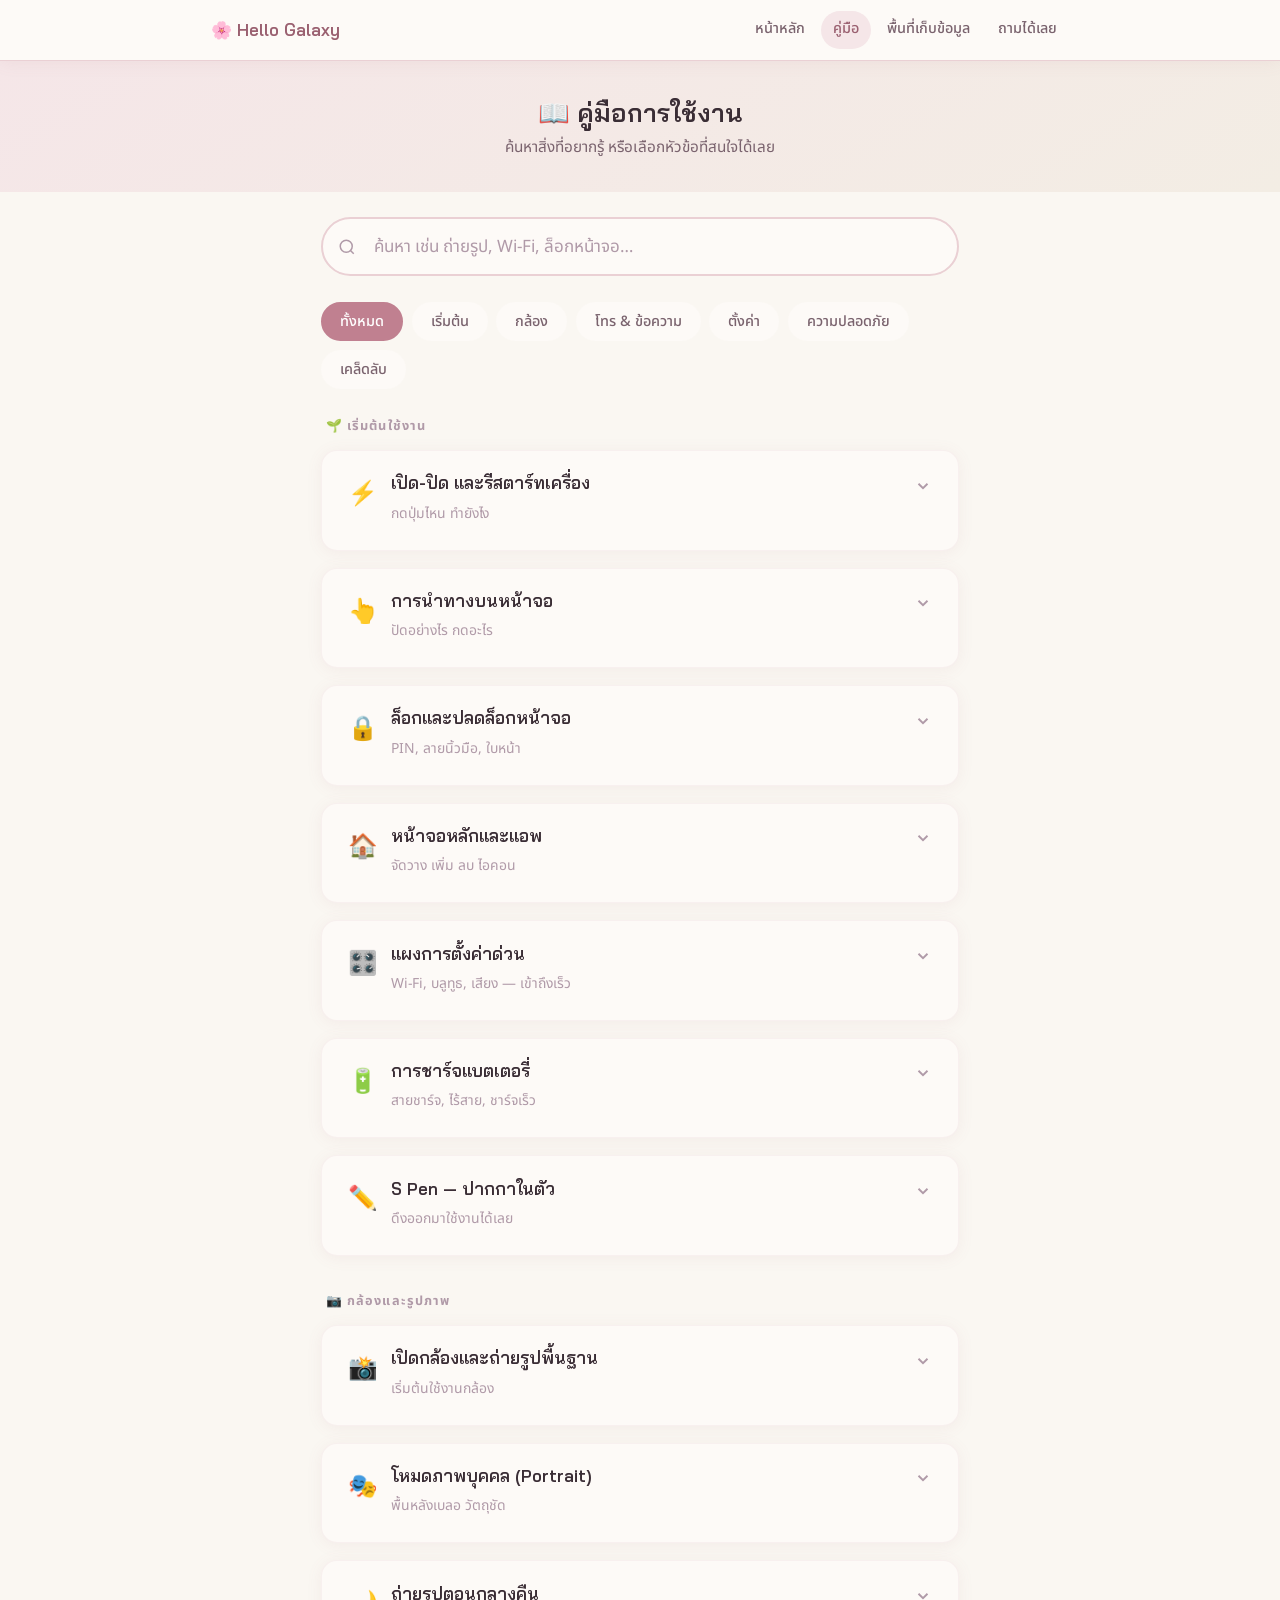
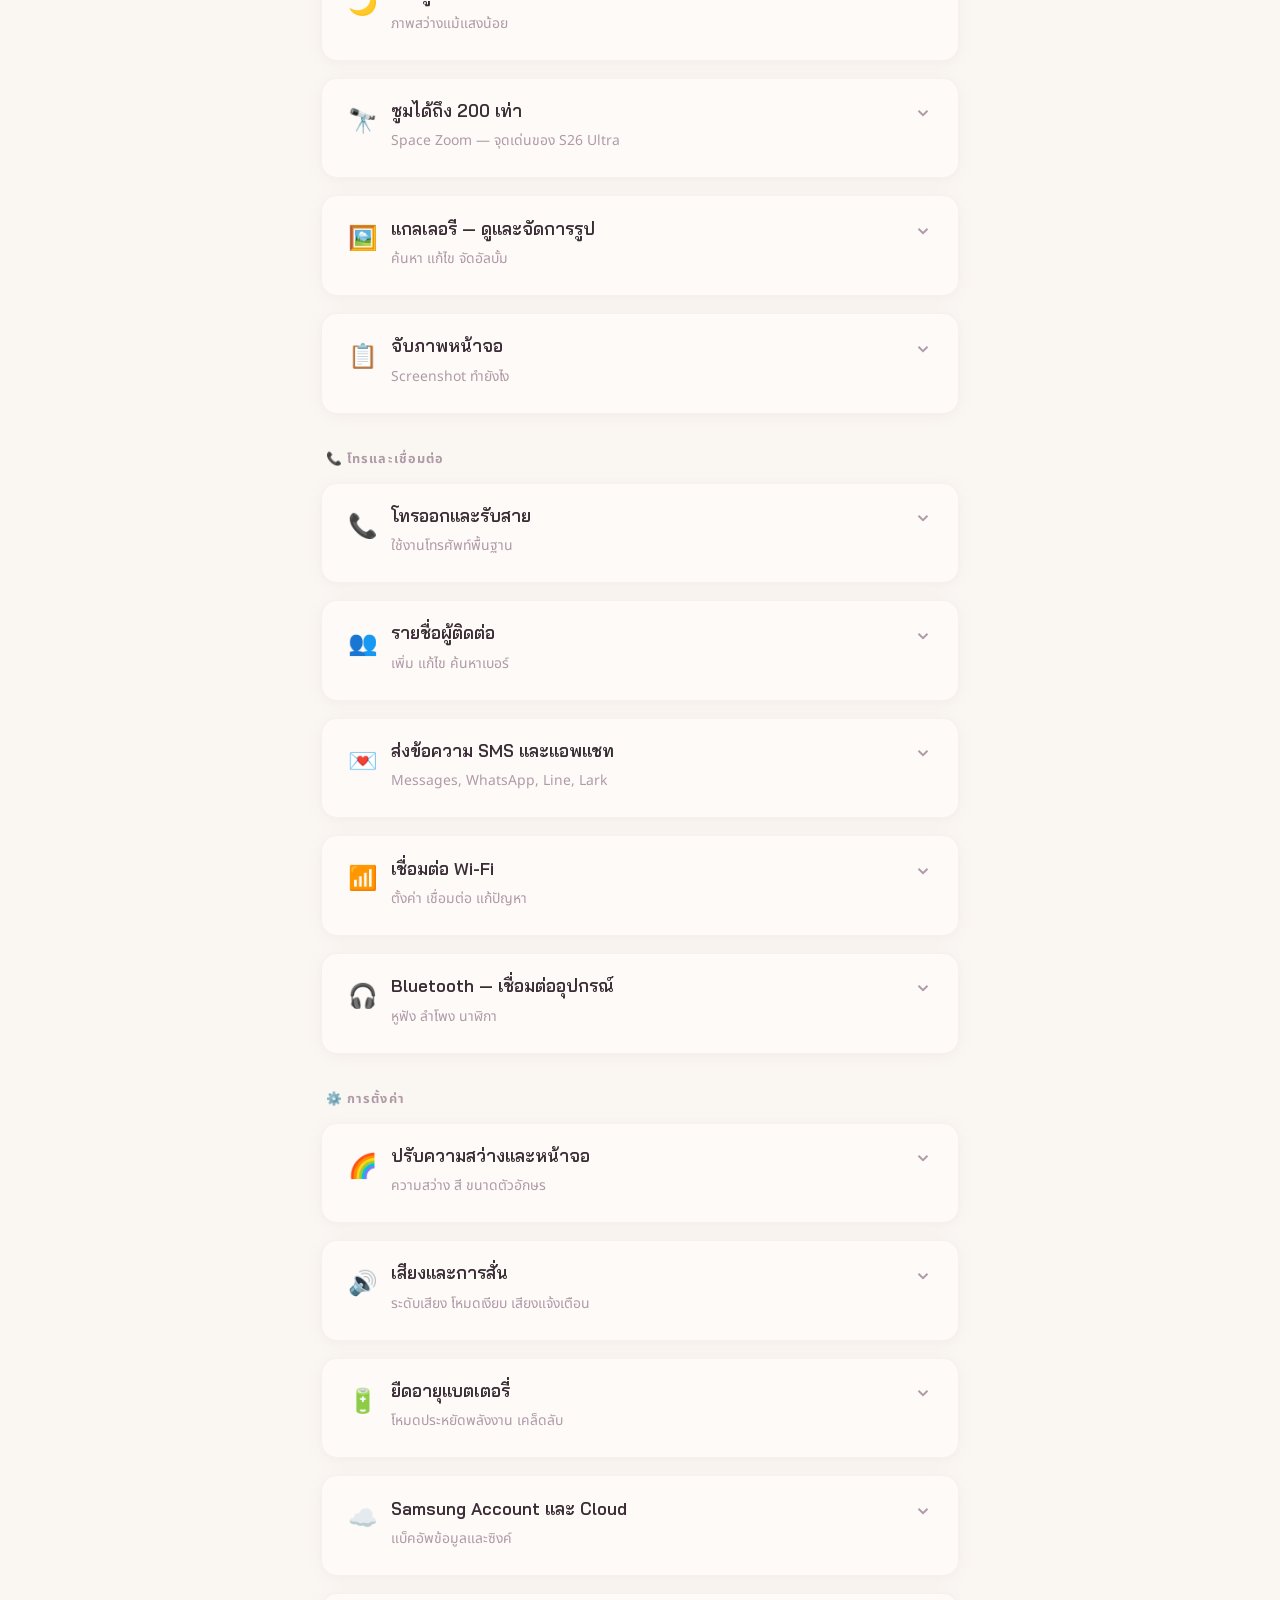
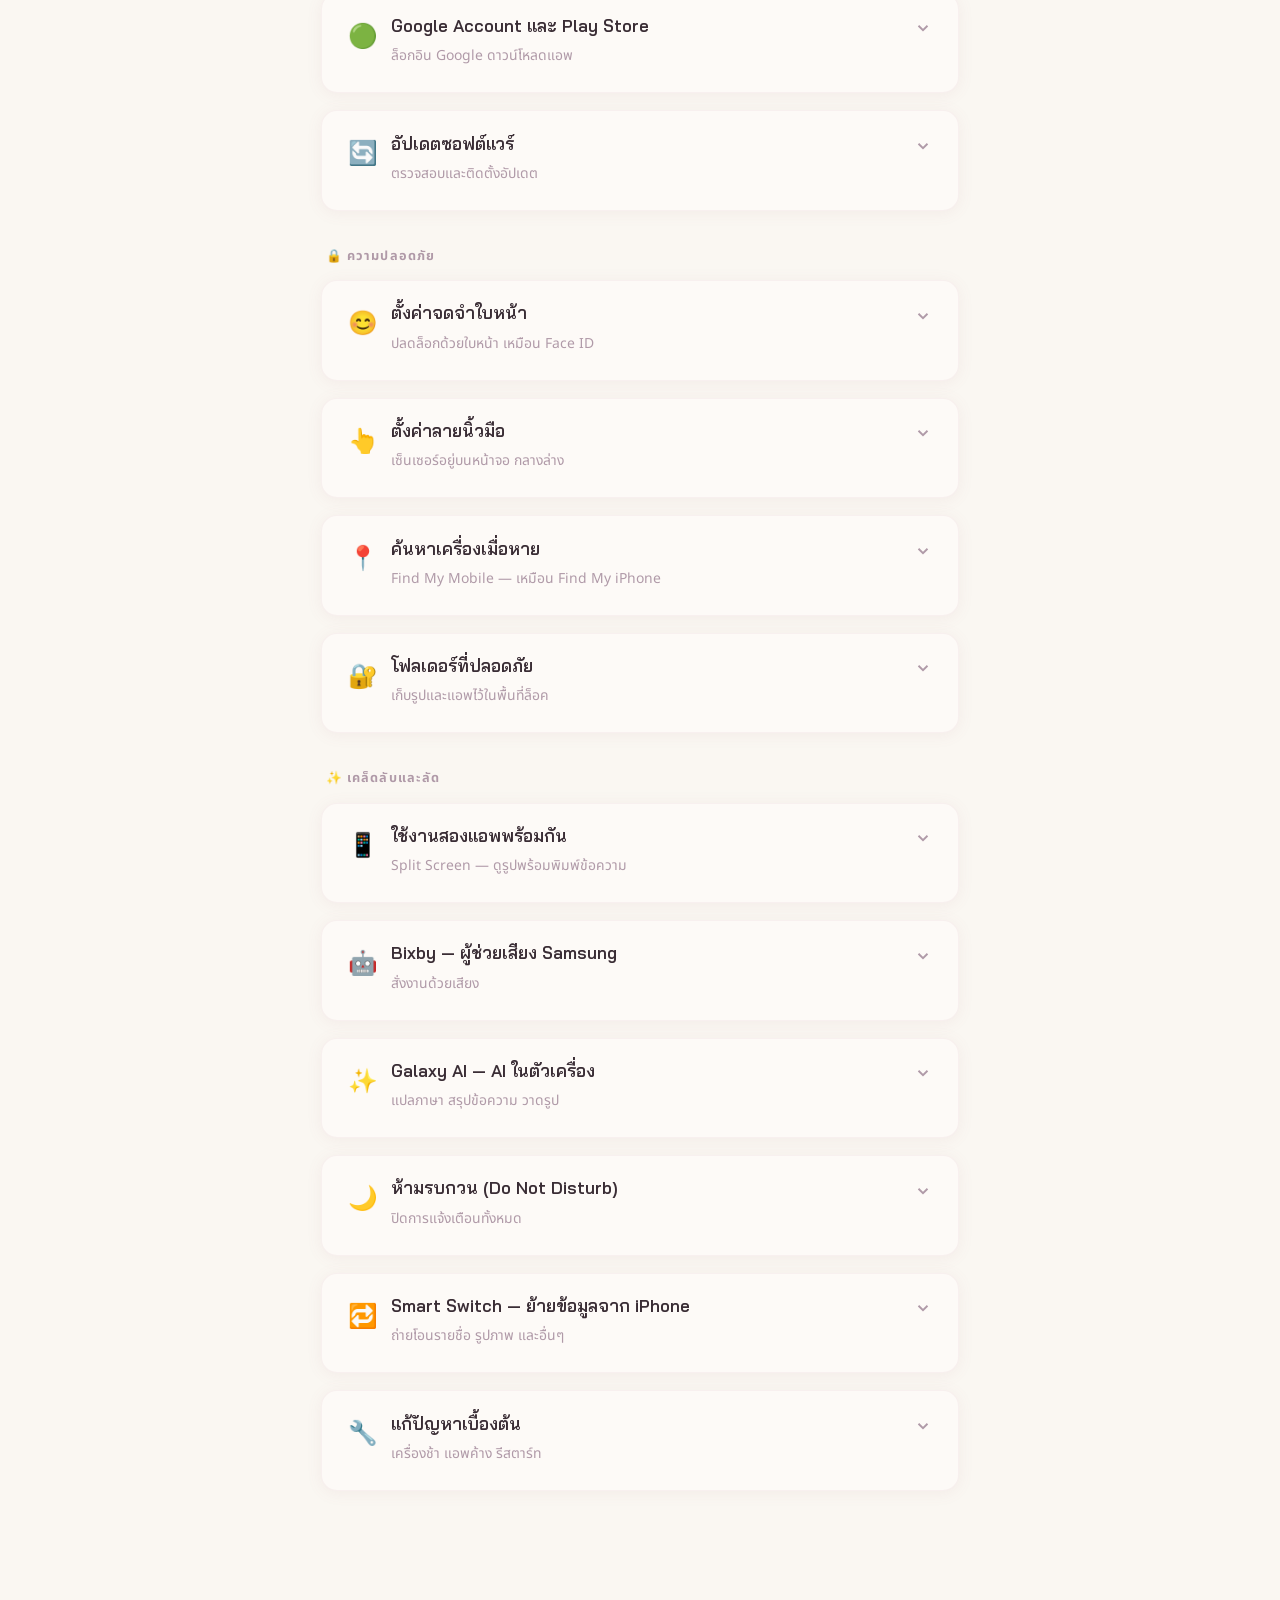
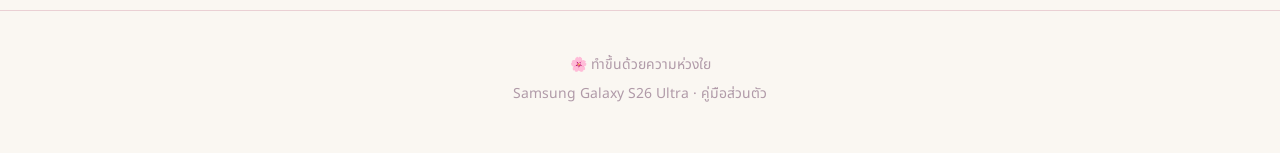
==== manual.html @ c6fd24ba "Upload files from local" ====
<!DOCTYPE html>
<html lang="th">
<head>
  <meta charset="UTF-8" />
  <meta name="viewport" content="width=device-width, initial-scale=1.0" />
  <title>คู่มือการใช้งาน · Hello Galaxy</title>
  <link rel="stylesheet" href="style.css" />
  <style>
    .manual-hero {
      background: linear-gradient(150deg, var(--blush) 0%, var(--cream-deep) 100%);
      padding: 2rem 1.25rem 1.75rem;
      text-align: center;
    }
    .manual-hero h1 { font-size: 1.5rem; margin-bottom: 0.35rem; }
    .manual-hero p  { font-size: 0.9rem; color: var(--text-mid); margin: 0; }
    .manual-body { padding: 1.5rem 0 3rem; }
    .category-group { margin-bottom: 2rem; }
    .category-label {
      font-size: 0.75rem;
      font-weight: 700;
      color: var(--text-light);
      letter-spacing: 0.09em;
      text-transform: uppercase;
      margin-bottom: 0.75rem;
      padding-left: 0.25rem;
    }
    .no-results {
      text-align: center;
      padding: 3rem 1rem;
      color: var(--text-light);
    }
    .no-results .icon { font-size: 2.5rem; display:block; margin-bottom:0.5rem; }
  </style>
</head>
<body>

  <!-- Navigation -->
  <nav class="nav">
    <div class="nav-inner">
      <span class="nav-logo">🌸 Hello Galaxy</span>
      <ul class="nav-links">
        <li><a href="index.html">หน้าหลัก</a></li>
        <li><a href="manual.html" class="active">คู่มือ</a></li>
        <li><a href="storage.html">พื้นที่เก็บข้อมูล</a></li>
        <li><a href="chat.html">ถามได้เลย</a></li>
      </ul>
    </div>
  </nav>

  <!-- Hero -->
  <div class="manual-hero">
    <h1>📖 คู่มือการใช้งาน</h1>
    <p>ค้นหาสิ่งที่อยากรู้ หรือเลือกหัวข้อที่สนใจได้เลย</p>
  </div>

  <div class="container">
    <div class="manual-body">

      <!-- Search -->
      <div class="search-wrap">
        <svg class="search-icon" viewBox="0 0 24 24" fill="none" stroke="currentColor" stroke-width="2">
          <circle cx="11" cy="11" r="8"/><path d="m21 21-4.35-4.35"/>
        </svg>
        <input type="text" id="searchInput" placeholder="ค้นหา เช่น ถ่ายรูป, Wi-Fi, ล็อกหน้าจอ…" />
      </div>

      <!-- Filter tabs -->
      <div class="filter-tabs" id="filterTabs">
        <button class="filter-tab active" data-cat="all">ทั้งหมด</button>
        <button class="filter-tab" data-cat="basics">เริ่มต้น</button>
        <button class="filter-tab" data-cat="camera">กล้อง</button>
        <button class="filter-tab" data-cat="calls">โทร &amp; ข้อความ</button>
        <button class="filter-tab" data-cat="settings">ตั้งค่า</button>
        <button class="filter-tab" data-cat="security">ความปลอดภัย</button>
        <button class="filter-tab" data-cat="tips">เคล็ดลับ</button>
      </div>

      <!-- Cards container -->
      <div id="cardsContainer"></div>
      <div id="noResults" class="no-results hidden">
        <span class="icon">🔍</span>
        <p>ไม่พบสิ่งที่ค้นหา ลองถามผู้ช่วย AI แทนได้เลย</p>
        <a href="chat.html" class="btn btn-soft" style="margin-top:0.75rem; display:inline-flex;">ถามผู้ช่วย AI →</a>
      </div>

    </div>
  </div>

  <footer class="footer">
    <span>🌸 ทำขึ้นด้วยความห่วงใย</span>
    <span>Samsung Galaxy S26 Ultra · คู่มือส่วนตัว</span>
  </footer>

<script>
// ======================================================
// Manual content data
// ======================================================
const cards = [

  // ==================== BASICS ====================
  {
    cat: 'basics', id: 'power',
    icon: '⚡', title: 'เปิด-ปิด และรีสตาร์ทเครื่อง',
    subtitle: 'กดปุ่มไหน ทำยังไง',
    iphone: 'บน iPhone กดปุ่มด้านข้าง — บน S26 Ultra ก็เหมือนกันเลย',
    body: `<p><strong>เปิดเครื่อง:</strong> กดปุ่มด้านข้าง (ขวาบน) ค้างไว้ประมาณ 2 วินาที</p>
<p><strong>ปิดเครื่อง:</strong> กดปุ่มด้านข้าง + ปุ่มลดเสียงพร้อมกัน → แตะ "ปิดเครื่อง"</p>
<p><strong>รีสตาร์ท:</strong> กดปุ่มด้านข้าง + ปุ่มลดเสียงพร้อมกัน → แตะ "ปิดและเปิดเครื่องใหม่"</p>
<p><strong>เครื่องค้าง ไม่ตอบสนอง:</strong> กดปุ่มด้านข้าง + ปุ่มลดเสียงค้างไว้ 7 วินาที เครื่องจะรีสตาร์ทเอง</p>`,
    keywords: 'เปิด ปิด รีสตาร์ท ค้าง'
  },

  {
    cat: 'basics', id: 'navigation',
    icon: '👆', title: 'การนำทางบนหน้าจอ',
    subtitle: 'ปัดอย่างไร กดอะไร',
    iphone: 'บน iPhone ใช้ปุ่ม Home และ Back บน S26 ใช้การปัดแทนได้ทั้งหมด',
    body: `<ul class="steps-list">
  <li>ปัดขึ้นจากด้านล่าง = กลับหน้าหลัก (แทนปุ่ม Home)</li>
  <li>ปัดขึ้นค้างไว้นิดนึง = เห็นแอพทั้งหมดที่เปิดอยู่</li>
  <li>ปัดจากขอบซ้ายหรือขวาเข้ามา = ย้อนกลับ</li>
  <li>ปัดลงจากบนขวา = แผงการตั้งค่าด่วน (Wi-Fi, เสียง ฯลฯ)</li>
  <li>ปัดลงจากบนซ้าย = การแจ้งเตือนทั้งหมด</li>
</ul>`,
    keywords: 'นำทาง ปัด หน้าหลัก ย้อนกลับ gesture'
  },

  {
    cat: 'basics', id: 'lock',
    icon: '🔒', title: 'ล็อกและปลดล็อกหน้าจอ',
    subtitle: 'PIN, ลายนิ้วมือ, ใบหน้า',
    iphone: 'บน iPhone ใช้ Face ID หรือ Touch ID — S26 Ultra มีทั้งสองอย่างเลย',
    body: `<p><strong>ล็อกหน้าจอ:</strong> กดปุ่มด้านข้างหนึ่งครั้ง</p>
<p><strong>ปลดล็อก:</strong> กดปุ่มด้านข้างแล้วปัด หรือวางนิ้วบนเซ็นเซอร์ที่กลางหน้าจอด้านล่าง</p>
<p><strong>ตั้งค่าลายนิ้วมือ:</strong> ตั้งค่า → ความปลอดภัยและความเป็นส่วนตัว → การล็อกหน้าจอและชีวมาตร → ลายนิ้วมือ</p>
<p><strong>ตั้งค่าจดจำใบหน้า:</strong> ตั้งค่า → ความปลอดภัยและความเป็นส่วนตัว → การล็อกหน้าจอและชีวมาตร → การจดจำใบหน้า</p>`,
    keywords: 'ล็อก ปลดล็อก ลายนิ้วมือ ใบหน้า PIN รหัส'
  },

  {
    cat: 'basics', id: 'homescreen',
    icon: '🏠', title: 'หน้าจอหลักและแอพ',
    subtitle: 'จัดวาง เพิ่ม ลบ ไอคอน',
    iphone: 'บน iPhone จัดแอพได้บนหน้าจอหลัก — บน S26 ทำแบบเดิมได้เลย ลากกดค้างแล้วลาก',
    body: `<p><strong>เพิ่มทางลัดแอพ:</strong> กดค้างที่แอพในหน้าจอแอพ → "เพิ่มในหน้าจอหลัก"</p>
<p><strong>ลบแอพ:</strong> กดค้างที่ไอคอน → "ถอนการติดตั้ง" หรือ "นำออกจากหน้าจอ"</p>
<p><strong>สร้างโฟลเดอร์:</strong> ลากไอคอนหนึ่งไปทับอีกอัน จะสร้างโฟลเดอร์อัตโนมัติ</p>
<p><strong>เปลี่ยนวอลเปเปอร์:</strong> กดค้างที่หน้าจอว่าง → "วอลเปเปอร์และสไตล์"</p>
<p><strong>ค้นหาแอพ:</strong> ปัดลงจากกลางหน้าจอ แล้วพิมพ์ชื่อแอพ</p>`,
    keywords: 'หน้าจอหลัก แอพ ไอคอน วอลเปเปอร์ โฟลเดอร์ ค้นหา'
  },

  {
    cat: 'basics', id: 'quicksettings',
    icon: '🎛️', title: 'แผงการตั้งค่าด่วน',
    subtitle: 'Wi-Fi, บลูทูธ, เสียง — เข้าถึงเร็ว',
    iphone: 'บน iPhone คือ Control Center — ปัดลงจากขวาบน เหมือนกันเลย',
    body: `<p>ปัดลงจาก<strong>มุมขวาบน</strong>ของหน้าจอ จะเห็นปุ่มควบคุมทั้งหมด</p>
<ul class="steps-list">
  <li>แตะปุ่ม = เปิด/ปิดทันที</li>
  <li>กดค้างที่ปุ่ม = เข้าไปตั้งค่าละเอียด</li>
  <li>แตะไอคอนดินสอ (✏️) = ปรับแต่งว่าจะแสดงปุ่มอะไรบ้าง</li>
</ul>`,
    keywords: 'การตั้งค่าด่วน control center wifi bluetooth เสียง'
  },

  {
    cat: 'basics', id: 'charging',
    icon: '🔋', title: 'การชาร์จแบตเตอรี่',
    subtitle: 'สายชาร์จ, ไร้สาย, ชาร์จเร็ว',
    iphone: 'iPhone ใช้ Lightning หรือ USB-C แต่ S26 Ultra ใช้ USB-C เหมือนกัน',
    body: `<p><strong>ชาร์จแบบสาย:</strong> เสียบสาย USB-C ที่ช่องด้านล่างเครื่อง</p>
<p><strong>ชาร์จไร้สาย:</strong> วางหลังเครื่องบนแท่นชาร์จไร้สาย หันหน้าหลังลง</p>
<p><strong>ชาร์จเร็ว:</strong> ใช้หัวชาร์จของซัมซุง (25W หรือ 45W) จะชาร์จได้เร็วกว่ามาก</p>
<p><strong>ดูสถานะการชาร์จ:</strong> ตั้งค่า → แบตเตอรี่</p>
<p style="font-size:0.85rem; color:var(--text-light);">💡 ชาร์จได้เร็วขึ้นถ้าปิดหน้าจอขณะชาร์จ</p>`,
    keywords: 'ชาร์จ แบตเตอรี่ ไร้สาย สาย USB-C'
  },

  {
    cat: 'basics', id: 'spen',
    icon: '✏️', title: 'S Pen — ปากกาในตัว',
    subtitle: 'ดึงออกมาใช้งานได้เลย',
    iphone: 'บน iPhone ไม่มี — S26 Ultra มีปากกาในตัวเครื่อง ดึงออกจากด้านล่างขวา',
    body: `<p>ดึง S Pen ออกจากช่องด้านล่างขวาของเครื่อง</p>
<p><strong>ใช้ทำอะไรได้บ้าง:</strong></p>
<ul class="steps-list">
  <li>เขียนบันทึก วาดรูป ลงลายเซ็น</li>
  <li>จดบันทึกที่หน้าจอล็อก (โดยไม่ต้องปลดล็อก)</li>
  <li>แปลข้อความโดยชี้ปากกาค้าง</li>
  <li>กดปุ่มที่ปากกาค้างไว้แล้วลากเพื่อจับภาพหน้าจอ</li>
</ul>
<p style="font-size:0.85rem; color:var(--text-light);">💡 ใส่กลับเข้าช่องเพื่อชาร์จปากกาอัตโนมัติ</p>`,
    keywords: 's pen ปากกา เขียน บันทึก'
  },

  // ==================== CAMERA ====================
  {
    cat: 'camera', id: 'camera-basics',
    icon: '📸', title: 'เปิดกล้องและถ่ายรูปพื้นฐาน',
    subtitle: 'เริ่มต้นใช้งานกล้อง',
    iphone: 'เปิดกล้องเหมือน iPhone เลย — แตะไอคอนกล้อง หรือปัดซ้ายจากหน้าจอล็อก',
    body: `<p><strong>เปิดกล้อง:</strong> แตะไอคอนกล้อง หรือปัดซ้ายจากหน้าจอล็อก</p>
<p><strong>ถ่ายรูป:</strong> กดปุ่มกลมขาวๆ ด้านล่างหน้าจอ</p>
<p><strong>สลับกล้องหน้า-หลัง:</strong> แตะไอคอนสองวงกลมหมุน หรือปัดขึ้น-ลงบนหน้าจอ</p>
<p><strong>ซูม:</strong> บีบนิ้วเข้า-ออก หรือแตะตัวเลข 1x, 3x, 10x ที่มุมหน้าจอ</p>
<p><strong>ถ่ายวิดีโอ:</strong> แตะ "วิดีโอ" ในรายการโหมด แล้วกดปุ่มสีแดง</p>`,
    keywords: 'กล้อง ถ่ายรูป ซูม วิดีโอ เปิดกล้อง'
  },

  {
    cat: 'camera', id: 'camera-portrait',
    icon: '🎭', title: 'โหมดภาพบุคคล (Portrait)',
    subtitle: 'พื้นหลังเบลอ วัตถุชัด',
    iphone: 'เหมือน Portrait Mode บน iPhone — หาได้ที่รายการโหมดชื่อ "ภาพบุคคล"',
    body: `<ul class="steps-list">
  <li>เปิดกล้อง → แตะ "ภาพบุคคล" ในรายการโหมดด้านล่าง</li>
  <li>ชี้กล้องไปที่วัตถุ รอให้ขึ้นคำว่า "พร้อม"</li>
  <li>ปรับความเบลอพื้นหลังได้โดยลากแถบที่ด้านข้าง</li>
  <li>กดถ่ายได้เลย</li>
</ul>
<p style="font-size:0.85rem; color:var(--text-light);">💡 ใช้ในที่มีแสงเพียงพอ ผลลัพธ์จะดีกว่ามาก</p>`,
    keywords: 'portrait ภาพบุคคล เบลอ bokeh พื้นหลัง'
  },

  {
    cat: 'camera', id: 'camera-nightmode',
    icon: '🌙', title: 'ถ่ายรูปตอนกลางคืน',
    subtitle: 'ภาพสว่างแม้แสงน้อย',
    iphone: 'เหมือน Night Mode บน iPhone — S26 Ultra ทำได้โดยอัตโนมัติ',
    body: `<p>กล้องจะปรับโหมดกลางคืนอัตโนมัติเมื่อแสงน้อย — ไม่ต้องเลือกเอง</p>
<p><strong>เทคนิคถ่ายกลางคืนให้ชัด:</strong></p>
<ul class="steps-list">
  <li>จับเครื่องให้นิ่งที่สุด หรือวางบนพื้นราบ</li>
  <li>รอจนไอคอน "กลางคืน" หายไปก่อนจึงขยับ</li>
  <li>หลีกเลี่ยงแสงที่สว่างมากในเฟรม เช่น ไฟถนนตรงๆ</li>
</ul>
<p style="font-size:0.85rem; color:var(--text-light);">💡 ใช้ขาตั้งเล็กๆ ได้ผลดีมากตอนกลางคืน</p>`,
    keywords: 'กลางคืน night แสงน้อย ชัด ภาพ'
  },

  {
    cat: 'camera', id: 'camera-zoom',
    icon: '🔭', title: 'ซูมได้ถึง 200 เท่า',
    subtitle: 'Space Zoom — จุดเด่นของ S26 Ultra',
    iphone: 'iPhone ซูมออปติคัลได้ 3-5x บน S26 Ultra ซูมได้ถึง 200x',
    body: `<p>S26 Ultra มีเลนส์ 4 ตัว รองรับซูมออปติคัลหลายระดับ:</p>
<ul class="steps-list">
  <li>1x = มุมกว้างปกติ</li>
  <li>3x = ซูมใกล้ขึ้น ยังชัดมาก</li>
  <li>10x = ออปติคัลซูม คมชัดระดับมืออาชีพ</li>
  <li>30x–200x = ดิจิทัลซูม เห็นได้ไกลมาก แต่อาจเม็ดนิดนึง</li>
</ul>
<p style="font-size:0.85rem; color:var(--text-light);">💡 ซูม 10x–30x มักให้ผลดีที่สุดสำหรับการใช้งานทั่วไป</p>`,
    keywords: 'ซูม zoom 200x space zoom เลนส์ telescope'
  },

  {
    cat: 'camera', id: 'camera-gallery',
    icon: '🖼️', title: 'แกลเลอรี — ดูและจัดการรูป',
    subtitle: 'ค้นหา แก้ไข จัดอัลบั้ม',
    iphone: 'เหมือน Photos app บน iPhone — เปิดแอพ "แกลเลอรี"',
    body: `<p><strong>เปิดแกลเลอรี:</strong> แตะไอคอน "แกลเลอรี" บนหน้าจอหลัก</p>
<p><strong>แก้ไขรูป:</strong> เปิดรูป → แตะไอคอนดินสอ (✏️)</p>
<p><strong>รีมาสเตอร์รูปเก่า:</strong> เปิดรูป → ปัดขึ้น → แตะ "รีมาสเตอร์" (AI ปรับภาพให้คมขึ้น)</p>
<p><strong>ลบรูป:</strong> กดค้างเพื่อเลือกหลายรูป → แตะถังขยะ</p>
<p><strong>แชร์รูป:</strong> เปิดรูป → แตะไอคอนแชร์ → เลือกแอพ</p>`,
    keywords: 'แกลเลอรี รูปภาพ อัลบั้ม แก้ไข ลบ แชร์'
  },

  {
    cat: 'camera', id: 'camera-screenshot',
    icon: '📋', title: 'จับภาพหน้าจอ',
    subtitle: 'Screenshot ทำยังไง',
    iphone: 'บน iPhone กดปุ่มด้านข้าง + ปุ่มขึ้นเสียง — S26 ใช้ปุ่มด้านข้าง + ลดเสียงแทน',
    body: `<p><strong>วิธีที่ 1:</strong> กดปุ่มด้านข้าง + ปุ่มลดเสียงพร้อมกัน</p>
<p><strong>วิธีที่ 2:</strong> ปัดฝ่ามือข้ามหน้าจอจากขวาไปซ้าย (หรือซ้ายไปขวา)</p>
<p><strong>วิธีที่ 3:</strong> ใช้ S Pen — กดปุ่มที่ปากกาค้างแล้วลาก</p>
<p>รูปจะบันทึกใน แกลเลอรี → อัลบั้ม → Screenshots</p>`,
    keywords: 'screenshot จับภาพหน้าจอ ภาพหน้าจอ capture'
  },

  // ==================== CALLS & MESSAGES ====================
  {
    cat: 'calls', id: 'phone-calls',
    icon: '📞', title: 'โทรออกและรับสาย',
    subtitle: 'ใช้งานโทรศัพท์พื้นฐาน',
    iphone: 'เหมือน iPhone เลย — แตะแอพ "โทรศัพท์"',
    body: `<p><strong>โทรออก:</strong> เปิดแอพ "โทรศัพท์" → แตะ "แป้นหมายเลข" → กดหมายเลข → กดโทร</p>
<p><strong>โทรจากรายชื่อ:</strong> เปิดแอพ "โทรศัพท์" → แตะ "รายชื่อ" → เลือกคน → กดโทร</p>
<p><strong>รับสาย:</strong> ปัดขวาบนไอคอนโทรศัพท์สีเขียว</p>
<p><strong>ปฏิเสธสาย:</strong> ปัดซ้ายบนไอคอนโทรศัพท์สีแดง</p>
<p><strong>ดูประวัติการโทร:</strong> เปิดแอพ "โทรศัพท์" → แตะ "ล่าสุด"</p>`,
    keywords: 'โทร รับสาย โทรออก ปฏิเสธ ประวัติ'
  },

  {
    cat: 'calls', id: 'contacts',
    icon: '👥', title: 'รายชื่อผู้ติดต่อ',
    subtitle: 'เพิ่ม แก้ไข ค้นหาเบอร์',
    iphone: 'รายชื่อ iCloud ย้ายมาแล้วผ่าน Smart Switch หรือ Google Contacts',
    body: `<p><strong>เปิดรายชื่อ:</strong> แตะแอพ "รายชื่อ" หรือเข้าผ่านแอพโทรศัพท์</p>
<p><strong>เพิ่มรายชื่อใหม่:</strong> กดปุ่ม + มุมขวาบน → กรอกข้อมูล → บันทึก</p>
<p><strong>ค้นหา:</strong> แตะช่องค้นหา → พิมพ์ชื่อหรือเบอร์</p>
<p><strong>นำเข้าจาก iPhone:</strong> ใช้ Smart Switch (ตั้งค่า → บัญชีและแบ็คอัพ → ถ่ายโอนข้อมูล)</p>`,
    keywords: 'รายชื่อ ผู้ติดต่อ contact เพิ่ม ค้นหา นำเข้า'
  },

  {
    cat: 'calls', id: 'messages',
    icon: '💌', title: 'ส่งข้อความ SMS และแอพแชท',
    subtitle: 'Messages, WhatsApp, Line, Lark',
    iphone: 'iMessage ใช้ไม่ได้บน Android แต่ SMS ธรรมดาใช้ได้ และ WhatsApp ก็เหมือนเดิม',
    body: `<p><strong>SMS ปกติ:</strong> เปิดแอพ "Messages" → กด + → พิมพ์ชื่อ → พิมพ์ข้อความ → ส่ง</p>
<p><strong>WhatsApp:</strong> ดาวน์โหลดจาก Play Store → ล็อกอินด้วยเบอร์เดิม → ข้อความและประวัติย้ายมาได้</p>
<p><strong>Line:</strong> ดาวน์โหลดจาก Play Store → ล็อกอินด้วยบัญชีเดิม</p>
<p><strong>Lark/Feishu:</strong> ดาวน์โหลดจาก Play Store → ล็อกอินด้วยบัญชีที่ใช้งาน</p>
<div class="iphone-note">⚠️ iMessage ไม่มีบน Android นะมด ถ้าเพื่อนส่ง iMessage มา จะมาเป็น SMS สีเขียวแทน ใช้ WhatsApp หรือ Line คุยต่อได้เลย</div>`,
    keywords: 'ข้อความ sms whatsapp line lark chat imessage'
  },

  {
    cat: 'calls', id: 'wifi',
    icon: '📶', title: 'เชื่อมต่อ Wi-Fi',
    subtitle: 'ตั้งค่า เชื่อมต่อ แก้ปัญหา',
    iphone: 'เหมือน iPhone เลย — ตั้งค่า → Wi-Fi',
    body: `<ul class="steps-list">
  <li>เปิด "ตั้งค่า" → แตะ "การเชื่อมต่อ" → แตะ "Wi-Fi"</li>
  <li>เปิดสวิตช์ Wi-Fi</li>
  <li>เลือกชื่อ Wi-Fi ที่ต้องการ</li>
  <li>กรอกรหัสผ่าน → แตะ "เชื่อมต่อ"</li>
</ul>
<p><strong>ลืมรหัส Wi-Fi:</strong> กดค้างที่ชื่อ Wi-Fi → "ดูรหัสผ่าน" (ต้องใช้ลายนิ้วมือยืนยัน)</p>`,
    keywords: 'wifi เน็ต อินเทอร์เน็ต เชื่อมต่อ รหัสผ่าน'
  },

  {
    cat: 'calls', id: 'bluetooth',
    icon: '🎧', title: 'Bluetooth — เชื่อมต่ออุปกรณ์',
    subtitle: 'หูฟัง ลำโพง นาฬิกา',
    iphone: 'เหมือน iPhone — ตั้งค่า → Bluetooth หรือเปิดจากแผงด่วน',
    body: `<ul class="steps-list">
  <li>ปัดลงจากขวาบน → แตะไอคอน Bluetooth เพื่อเปิด</li>
  <li>ตั้งค่า → การเชื่อมต่อ → Bluetooth</li>
  <li>เปิดโหมดจับคู่บนอุปกรณ์ที่ต้องการ (เช่น กดค้างปุ่มบนหูฟัง)</li>
  <li>แตะชื่ออุปกรณ์ในรายการ → เชื่อมต่อ</li>
</ul>`,
    keywords: 'bluetooth หูฟัง ลำโพง จับคู่ เชื่อมต่อ'
  },

  // ==================== SETTINGS ====================
  {
    cat: 'settings', id: 'display',
    icon: '🌈', title: 'ปรับความสว่างและหน้าจอ',
    subtitle: 'ความสว่าง สี ขนาดตัวอักษร',
    iphone: 'ตั้งค่าหน้าจออยู่ที่เดียวกัน — ตั้งค่า → จอภาพ',
    body: `<p><strong>ความสว่าง:</strong> ปัดลงจากขวาบน → ลากแถบความสว่าง</p>
<p><strong>ตั้งค่าหน้าจอละเอียด:</strong> ตั้งค่า → จอภาพ</p>
<p><strong>ขนาดตัวอักษร:</strong> ตั้งค่า → จอภาพ → ขนาดและสไตล์ตัวอักษร</p>
<p><strong>Dark Mode:</strong> ตั้งค่า → จอภาพ → ความสว่างสีหน้าจอ → มืด</p>
<p><strong>Always On Display:</strong> ตั้งค่า → หน้าจอล็อกและ AOD → Always On Display</p>`,
    keywords: 'ความสว่าง หน้าจอ ตัวอักษร dark mode สี'
  },

  {
    cat: 'settings', id: 'sound',
    icon: '🔊', title: 'เสียงและการสั่น',
    subtitle: 'ระดับเสียง โหมดเงียบ เสียงแจ้งเตือน',
    iphone: 'สวิตช์ปิดเสียงบน iPhone อยู่ด้านข้าง — บน S26 ต้องใช้ปุ่มลดเสียงหรือแผงด่วน',
    body: `<p><strong>ปรับระดับเสียง:</strong> กดปุ่มขึ้น/ลดเสียงด้านซ้ายของเครื่อง</p>
<p><strong>โหมดเงียบ/สั่น:</strong> กดปุ่มลดเสียงจนสุด หรือปัดแผงด่วนแตะไอคอนเสียง</p>
<p><strong>ตั้งค่าเสียงละเอียด:</strong> ตั้งค่า → เสียงและการสั่น</p>
<p><strong>เสียงเรียกเข้า:</strong> ตั้งค่า → เสียงและการสั่น → เสียงเรียกเข้า</p>`,
    keywords: 'เสียง สั่น เงียบ ระดับเสียง เสียงเรียกเข้า'
  },

  {
    cat: 'settings', id: 'battery',
    icon: '🔋', title: 'ยืดอายุแบตเตอรี่',
    subtitle: 'โหมดประหยัดพลังงาน เคล็ดลับ',
    iphone: 'Low Power Mode บน iPhone = โหมดประหยัดพลังงานบน S26',
    body: `<p><strong>เปิดโหมดประหยัดพลังงาน:</strong> ตั้งค่า → แบตเตอรี่ → โหมดประหยัดพลังงาน</p>
<p><strong>เคล็ดลับประหยัดแบต:</strong></p>
<ul class="steps-list">
  <li>ลดความสว่างหน้าจอ</li>
  <li>ปิด Wi-Fi และ Bluetooth เมื่อไม่ใช้</li>
  <li>ปิดแอพที่ทำงานค้างในพื้นหลัง</li>
  <li>ลดเวลาหน้าจอดับอัตโนมัติ</li>
</ul>`,
    keywords: 'แบตเตอรี่ ประหยัด power saving ชาร์จ'
  },

  {
    cat: 'settings', id: 'samsung-account',
    icon: '☁️', title: 'Samsung Account และ Cloud',
    subtitle: 'แบ็คอัพข้อมูลและซิงค์',
    iphone: 'เหมือน Apple ID บน iPhone — Samsung Account ใช้แบ็คอัพและดาวน์โหลดแอพ',
    body: `<p><strong>ล็อกอิน Samsung Account:</strong> ตั้งค่า → ล็อกอิน Galaxy ของคุณ</p>
<p><strong>ดูข้อมูลที่แบ็คอัพ:</strong> ตั้งค่า → บัญชีและแบ็คอัพ → Samsung Cloud</p>
<p><strong>ประโยชน์ Samsung Account:</strong></p>
<ul class="steps-list">
  <li>แบ็คอัพรายชื่อ ข้อความ รูปภาพไปยัง Cloud</li>
  <li>ดาวน์โหลดแอพจาก Galaxy Store</li>
  <li>ค้นหาเครื่องเมื่อหาย</li>
</ul>`,
    keywords: 'samsung account cloud backup แบ็คอัพ ล็อกอิน'
  },

  {
    cat: 'settings', id: 'google-account',
    icon: '🟢', title: 'Google Account และ Play Store',
    subtitle: 'ล็อกอิน Google ดาวน์โหลดแอพ',
    iphone: 'App Store บน iPhone = Play Store บน Android',
    body: `<p><strong>ล็อกอิน Google:</strong> ตั้งค่า → บัญชีและแบ็คอัพ → จัดการบัญชี → เพิ่มบัญชี → Google</p>
<p><strong>ดาวน์โหลดแอพ:</strong> เปิด "Play Store" → ค้นหาแอพ → แตะ "ติดตั้ง"</p>
<p><strong>แอพ Google ที่ใช้บ่อย:</strong></p>
<ul class="steps-list">
  <li>Google Photos — แบ็คอัพรูปภาพ</li>
  <li>Google Drive — ไฟล์ทุกอย่าง</li>
  <li>Gmail — อีเมล</li>
  <li>Google Maps — แผนที่</li>
</ul>`,
    keywords: 'google play store download แอพ ล็อกอิน'
  },

  {
    cat: 'settings', id: 'update',
    icon: '🔄', title: 'อัปเดตซอฟต์แวร์',
    subtitle: 'ตรวจสอบและติดตั้งอัปเดต',
    iphone: 'เหมือน iPhone — ตั้งค่า → อัปเดตซอฟต์แวร์',
    body: `<ul class="steps-list">
  <li>เปิด "ตั้งค่า"</li>
  <li>เลื่อนลงมาแตะ "อัปเดตซอฟต์แวร์"</li>
  <li>แตะ "ดาวน์โหลดและติดตั้ง"</li>
  <li>รอจนเสร็จ (แนะนำให้ชาร์จไว้ก่อน)</li>
</ul>
<p style="font-size:0.85rem; color:var(--text-light);">💡 อัปเดตช่วยให้เครื่องปลอดภัยและทำงานได้ดีขึ้น</p>`,
    keywords: 'อัปเดต update ซอฟต์แวร์ software'
  },

  // ==================== SECURITY ====================
  {
    cat: 'security', id: 'face-recognition',
    icon: '😊', title: 'ตั้งค่าจดจำใบหน้า',
    subtitle: 'ปลดล็อกด้วยใบหน้า เหมือน Face ID',
    iphone: 'เหมือน Face ID บน iPhone — ทำแบบเดิมได้เลย',
    body: `<ul class="steps-list">
  <li>ตั้งค่า → ความปลอดภัยฯ → การล็อกหน้าจอและชีวมาตร</li>
  <li>แตะ "การจดจำใบหน้า"</li>
  <li>ตั้ง PIN หรือรหัสผ่านสำรองก่อน</li>
  <li>แตะ "ลงทะเบียน" → หันหน้าให้กล้องสแกน</li>
</ul>
<p style="font-size:0.85rem; color:var(--text-light);">💡 ลงทะเบียนในที่มีแสงสว่างเพียงพอ ผลดีกว่ามาก</p>`,
    keywords: 'ใบหน้า face id จดจำ ปลดล็อก'
  },

  {
    cat: 'security', id: 'fingerprint',
    icon: '👆', title: 'ตั้งค่าลายนิ้วมือ',
    subtitle: 'เซ็นเซอร์อยู่บนหน้าจอ กลางล่าง',
    iphone: 'Touch ID บน iPhone — S26 Ultra มีเซ็นเซอร์บนหน้าจอแทน',
    body: `<ul class="steps-list">
  <li>ตั้งค่า → ความปลอดภัยฯ → การล็อกหน้าจอและชีวมาตร</li>
  <li>แตะ "ลายนิ้วมือ"</li>
  <li>วางนิ้วตรงกึ่งกลางล่างหน้าจอซ้ำๆ ตามที่หน้าจอแนะนำ</li>
  <li>ลงทะเบียนได้หลายนิ้ว แนะนำลงทั้งสองมือ</li>
</ul>`,
    keywords: 'ลายนิ้วมือ fingerprint touch id ปลดล็อก'
  },

  {
    cat: 'security', id: 'find-my-phone',
    icon: '📍', title: 'ค้นหาเครื่องเมื่อหาย',
    subtitle: 'Find My Mobile — เหมือน Find My iPhone',
    iphone: 'Find My บน iPhone = Find My Mobile บน Samsung',
    body: `<p>เปิดคุณสมบัตินี้ไว้ก่อนที่เครื่องจะหาย:</p>
<ul class="steps-list">
  <li>ตั้งค่า → ความปลอดภัยฯ → การป้องกันอุปกรณ์สูญหาย</li>
  <li>เปิดสวิตช์ "ค้นหาโทรศัพท์มือถือของฉัน"</li>
</ul>
<p><strong>เมื่อเครื่องหาย:</strong> เข้า <a href="https://smartthingsfind.samsung.com" target="_blank">smartthingsfind.samsung.com</a> จากคอมพิวเตอร์</p>`,
    keywords: 'หาย ค้นหา find my mobile ติดตาม'
  },

  {
    cat: 'security', id: 'secure-folder',
    icon: '🔐', title: 'โฟลเดอร์ที่ปลอดภัย',
    subtitle: 'เก็บรูปและแอพไว้ในพื้นที่ล็อค',
    iphone: 'บน iPhone ไม่มีเทียบเท่า — นี่คือฟีเจอร์เฉพาะ Samsung',
    body: `<p>Secure Folder คือพื้นที่ส่วนตัวที่ล็อกแยกต่างหาก — แอพและรูปในนั้นจะไม่เห็นจากข้างนอก</p>
<ul class="steps-list">
  <li>ตั้งค่า → ความปลอดภัยฯ → การตั้งค่าความปลอดภัยเพิ่มเติม</li>
  <li>แตะ "โฟลเดอร์ที่ปลอดภัย"</li>
  <li>ล็อกอิน Samsung Account และตั้งรหัส</li>
</ul>`,
    keywords: 'secure folder โฟลเดอร์ ปลอดภัย ส่วนตัว ล็อก'
  },

  // ==================== TIPS ====================
  {
    cat: 'tips', id: 'multiwindow',
    icon: '📱', title: 'ใช้งานสองแอพพร้อมกัน',
    subtitle: 'Split Screen — ดูรูปพร้อมพิมพ์ข้อความ',
    iphone: 'บน iPhone (บาง model) มี Split View — S26 Ultra ทำได้ง่ายมาก',
    body: `<ul class="steps-list">
  <li>ปัดขึ้นค้างไว้ → แตะไอคอน "⊡" ที่ด้านบนของแอพ</li>
  <li>เลือก "เปิดในมุมมองแยก"</li>
  <li>เลือกแอพที่สองจากรายการ</li>
  <li>ลากแถบกลางเพื่อปรับขนาด</li>
</ul>`,
    keywords: 'สองแอพ split screen multi window มัลติ'
  },

  {
    cat: 'tips', id: 'bixby',
    icon: '🤖', title: 'Bixby — ผู้ช่วยเสียง Samsung',
    subtitle: 'สั่งงานด้วยเสียง',
    iphone: 'Siri บน iPhone = Bixby บน Samsung (หรือจะใช้ Google Assistant แทนก็ได้)',
    body: `<p><strong>เรียก Bixby:</strong> กดปุ่มด้านข้างค้างไว้ (ถ้าตั้งไว้)</p>
<p><strong>หรือใช้ Google Assistant:</strong> พูดว่า "Hey Google" หรือกด Home ค้างไว้</p>
<p><strong>สิ่งที่สั่งได้:</strong></p>
<ul class="steps-list">
  <li>"ตั้งนาฬิกาปลุก 7 โมงเช้า"</li>
  <li>"โทรหา [ชื่อ]"</li>
  <li>"ส่ง WhatsApp ถึง [ชื่อ] ว่า..."</li>
  <li>"เปิดกล้อง"</li>
</ul>`,
    keywords: 'bixby google assistant เสียง สั่งงาน voice'
  },

  {
    cat: 'tips', id: 'galaxy-ai',
    icon: '✨', title: 'Galaxy AI — AI ในตัวเครื่อง',
    subtitle: 'แปลภาษา สรุปข้อความ วาดรูป',
    iphone: 'iPhone มี Apple Intelligence — S26 Ultra มี Galaxy AI ที่ทำได้เยอะมาก',
    body: `<p>Galaxy AI มีหลายอย่างน่าสนใจ:</p>
<ul class="steps-list">
  <li><strong>แปลสด:</strong> ระหว่างโทร แปลภาษาได้เรียลไทม์</li>
  <li><strong>สรุปข้อความ:</strong> กดค้างข้อความ → เลือก "สรุป"</li>
  <li><strong>ลบวัตถุจากรูป:</strong> แกลเลอรี → แตะรูป → วาดวงรอบวัตถุ → "ลบ"</li>
  <li><strong>Circle to Search:</strong> กดปุ่ม Home ค้าง → วาดวงรอบสิ่งที่อยากค้นหา</li>
</ul>`,
    keywords: 'galaxy ai ปัญญาประดิษฐ์ แปล สรุป AI'
  },

  {
    cat: 'tips', id: 'do-not-disturb',
    icon: '🌙', title: 'ห้ามรบกวน (Do Not Disturb)',
    subtitle: 'ปิดการแจ้งเตือนทั้งหมด',
    iphone: 'Focus Mode บน iPhone = ห้ามรบกวนบน Android',
    body: `<p><strong>เปิดด่วน:</strong> ปัดแผงด่วน → แตะไอคอน "ห้ามรบกวน" (รูปพระจันทร์หรือ -)</p>
<p><strong>ตั้งเวลาอัตโนมัติ:</strong> ตั้งค่า → เสียงและการสั่น → ห้ามรบกวน → เพิ่มตาราง</p>
<p><strong>อนุญาตเฉพาะบางคน:</strong> ตั้งค่า → เสียงและการสั่น → ห้ามรบกวน → ข้อยกเว้น</p>`,
    keywords: 'ห้ามรบกวน do not disturb เงียบ โหมดกลางคืน'
  },

  {
    cat: 'tips', id: 'smart-switch',
    icon: '🔁', title: 'Smart Switch — ย้ายข้อมูลจาก iPhone',
    subtitle: 'ถ่ายโอนรายชื่อ รูปภาพ และอื่นๆ',
    iphone: 'Smart Switch ช่วยย้ายข้อมูลจาก iPhone มา Samsung ได้ง่ายมาก',
    body: `<ul class="steps-list">
  <li>ตั้งค่า → บัญชีและแบ็คอัพ → ถ่ายโอนข้อมูลเพื่อตั้งค่าอุปกรณ์</li>
  <li>เลือก "จาก iPhone/iPad"</li>
  <li>เชื่อมต่อสาย USB หรือใช้ Wi-Fi</li>
  <li>เลือกข้อมูลที่ต้องการย้าย → เริ่ม</li>
</ul>
<p>ย้ายได้: รายชื่อ, รูปภาพ, ข้อความ, ปฏิทิน, บันทึก</p>`,
    keywords: 'smart switch ย้ายข้อมูล iphone transfer migrate'
  },

  {
    cat: 'tips', id: 'troubleshoot',
    icon: '🔧', title: 'แก้ปัญหาเบื้องต้น',
    subtitle: 'เครื่องช้า แอพค้าง รีสตาร์ท',
    iphone: 'ทำแบบเดิมกับ iPhone เลย — รีสตาร์ทก่อนเสมอ',
    body: `<p><strong>เครื่องช้าหรือแอพค้าง:</strong></p>
<ul class="steps-list">
  <li>รีสตาร์ทเครื่อง — แก้ปัญหาได้เยอะมาก</li>
  <li>ปัดขึ้นค้าง → ปัดแอพที่ค้างออก</li>
  <li>ตั้งค่า → การดูแลอุปกรณ์ → ปรับให้เหมาะสม</li>
</ul>
<p><strong>Wi-Fi เชื่อมต่อไม่ได้:</strong></p>
<ul class="steps-list">
  <li>ปิด-เปิด Wi-Fi ใหม่</li>
  <li>ลืมเครือข่าย → เชื่อมต่อใหม่</li>
  <li>รีสตาร์ทเราเตอร์</li>
</ul>`,
    keywords: 'แก้ปัญหา ช้า ค้าง รีสตาร์ท troubleshoot'
  },

];

// ======================================================
// Render & Filter Logic
// ======================================================
const container = document.getElementById('cardsContainer');
const noResults  = document.getElementById('noResults');
const searchInput = document.getElementById('searchInput');
const filterButtons = document.querySelectorAll('.filter-tab');

let currentCat = 'all';
let currentSearch = '';

function renderCards() {
  const q = currentSearch.toLowerCase().trim();
  let filtered = cards.filter(c => {
    const catMatch = currentCat === 'all' || c.cat === currentCat;
    const searchMatch = !q ||
      c.title.toLowerCase().includes(q) ||
      (c.subtitle||'').toLowerCase().includes(q) ||
      (c.keywords||'').toLowerCase().includes(q) ||
      (c.body||'').toLowerCase().includes(q);
    return catMatch && searchMatch;
  });

  container.innerHTML = '';

  if (filtered.length === 0) {
    noResults.classList.remove('hidden');
    return;
  }
  noResults.classList.add('hidden');

  // Group by category if showing all
  if (currentCat === 'all' && !q) {
    const groups = {
      basics:   { label: '🌱 เริ่มต้นใช้งาน', cards: [] },
      camera:   { label: '📷 กล้องและรูปภาพ', cards: [] },
      calls:    { label: '📞 โทรและเชื่อมต่อ', cards: [] },
      settings: { label: '⚙️ การตั้งค่า', cards: [] },
      security: { label: '🔒 ความปลอดภัย', cards: [] },
      tips:     { label: '✨ เคล็ดลับและลัด', cards: [] },
    };
    filtered.forEach(c => { if (groups[c.cat]) groups[c.cat].cards.push(c); });

    Object.values(groups).forEach(g => {
      if (!g.cards.length) return;
      const groupEl = document.createElement('div');
      groupEl.className = 'category-group';
      groupEl.innerHTML = `<div class="category-label">${g.label}</div>`;
      g.cards.forEach(c => groupEl.appendChild(makeCard(c)));
      container.appendChild(groupEl);
    });
  } else {
    filtered.forEach(c => container.appendChild(makeCard(c)));
  }
}

function makeCard(c) {
  const div = document.createElement('div');
  div.className = 'manual-card';
  div.id = c.id;
  div.innerHTML = `
    <div class="manual-card-header" onclick="toggleCard(this)">
      <span class="manual-card-icon">${c.icon}</span>
      <div class="manual-card-title">
        <h3>${c.title}</h3>
        <span class="subtitle">${c.subtitle || ''}</span>
      </div>
      <svg class="manual-card-chevron" width="18" height="18" viewBox="0 0 24 24" fill="none" stroke="currentColor" stroke-width="2.5"><polyline points="6 9 12 15 18 9"/></svg>
    </div>
    <div class="manual-card-body">
      ${c.body}
      ${c.iphone ? `<div class="iphone-note">📱 <strong>มาจาก iPhone?</strong> ${c.iphone}</div>` : ''}
    </div>`;
  return div;
}

function toggleCard(header) {
  const card = header.closest('.manual-card');
  const wasOpen = card.classList.contains('open');
  // Close all
  document.querySelectorAll('.manual-card.open').forEach(c => c.classList.remove('open'));
  if (!wasOpen) card.classList.add('open');
}

filterButtons.forEach(btn => {
  btn.addEventListener('click', () => {
    filterButtons.forEach(b => b.classList.remove('active'));
    btn.classList.add('active');
    currentCat = btn.dataset.cat;
    renderCards();
  });
});

searchInput.addEventListener('input', () => {
  currentSearch = searchInput.value;
  renderCards();
});

// Initial render
renderCards();

// Deep link: open card if URL hash matches
if (location.hash) {
  const id = location.hash.slice(1);
  setTimeout(() => {
    const el = document.getElementById(id);
    if (el) {
      el.scrollIntoView({ behavior: 'smooth', block: 'center' });
      const header = el.querySelector('.manual-card-header');
      if (header) toggleCard(header);
    }
  }, 300);
}
</script>
</body>
</html>
---- style.css ----
/* ============================================================
   S26 Guidebook — Shared Stylesheet
   Pastel, warm, Thai-first. Mobile-first responsive.
   ============================================================ */

/* --- Google Fonts --- */
@import url('https://fonts.googleapis.com/css2?family=Bai+Jamjuree:wght@300;400;500;600&family=Noto+Sans+Thai:wght@300;400;500;600;700&display=swap');

/* --- Design Tokens --- */
:root {
  --cream:       #faf7f2;
  --cream-deep:  #f3ede4;
  --blush:       #f5e6e8;
  --blush-mid:   #ead0d4;
  --rose:        #c08090;
  --rose-dark:   #9a6070;
  --lavender:    #ede8f5;
  --lavender-mid:#c8bfe0;
  --sage:        #d8ecd4;
  --sage-mid:    #b0ccab;
  --sage-dark:   #7aaa73;
  --text-dark:   #3a2d35;
  --text-mid:    #7a636e;
  --text-light:  #b09aa8;
  --white:       #fdfaf7;
  --shadow-soft: 0 2px 16px rgba(160, 100, 120, 0.08);
  --shadow-card: 0 4px 24px rgba(160, 100, 120, 0.10);
  --radius:      16px;
  --radius-sm:   10px;
  --radius-pill: 999px;
  --font-heading:'Bai Jamjuree', 'Noto Sans Thai', sans-serif;
  --font-body:   'Noto Sans Thai', sans-serif;
  --transition:  0.2s ease;
}

/* --- Reset & Base --- */
*, *::before, *::after { box-sizing: border-box; margin: 0; padding: 0; }

html {
  font-size: 17px;
  scroll-behavior: smooth;
  -webkit-text-size-adjust: 100%;
}

body {
  font-family: var(--font-body);
  font-weight: 400;
  color: var(--text-dark);
  background: var(--cream);
  line-height: 1.75;
  min-height: 100vh;
}

/* --- Typography --- */
h1, h2, h3, h4 {
  font-family: var(--font-heading);
  font-weight: 600;
  line-height: 1.35;
  color: var(--text-dark);
}

h1 { font-size: clamp(1.6rem, 5vw, 2.2rem); }
h2 { font-size: clamp(1.25rem, 4vw, 1.6rem); }
h3 { font-size: clamp(1.05rem, 3vw, 1.2rem); }
h4 { font-size: 1rem; font-weight: 500; }

p { margin-bottom: 0.75rem; }
p:last-child { margin-bottom: 0; }

a {
  color: var(--rose-dark);
  text-decoration: none;
  transition: color var(--transition);
}
a:hover { color: var(--rose); }

/* --- Layout --- */
.container {
  max-width: 680px;
  margin: 0 auto;
  padding: 0 1.25rem;
}

/* --- Navigation --- */
.nav {
  background: var(--white);
  border-bottom: 1px solid var(--blush-mid);
  position: sticky;
  top: 0;
  z-index: 100;
  box-shadow: var(--shadow-soft);
}

.nav-inner {
  max-width: 900px;
  margin: 0 auto;
  padding: 0 1.25rem;
  display: flex;
  align-items: center;
  justify-content: space-between;
  height: 60px;
  gap: 0.75rem;
}

.nav-logo {
  font-family: var(--font-heading);
  font-weight: 600;
  font-size: 1rem;
  color: var(--rose-dark);
  white-space: nowrap;
  flex-shrink: 0;
}

.nav-links {
  display: flex;
  gap: 0.25rem;
  list-style: none;
  flex-wrap: wrap;
  justify-content: flex-end;
}

.nav-links a {
  display: block;
  padding: 0.35rem 0.7rem;
  border-radius: var(--radius-pill);
  font-size: 0.85rem;
  font-weight: 500;
  color: var(--text-mid);
  transition: all var(--transition);
  white-space: nowrap;
}

.nav-links a:hover,
.nav-links a.active {
  background: var(--blush);
  color: var(--rose-dark);
}

/* --- Cards --- */
.card {
  background: var(--white);
  border-radius: var(--radius);
  padding: 1.5rem;
  box-shadow: var(--shadow-card);
  border: 1px solid rgba(192, 128, 144, 0.08);
  transition: transform var(--transition), box-shadow var(--transition);
}

.card:hover {
  transform: translateY(-2px);
  box-shadow: 0 6px 28px rgba(160, 100, 120, 0.14);
}

/* --- Buttons --- */
.btn {
  display: inline-flex;
  align-items: center;
  gap: 0.5rem;
  padding: 0.75rem 1.5rem;
  border-radius: var(--radius-pill);
  font-family: var(--font-body);
  font-size: 0.95rem;
  font-weight: 500;
  cursor: pointer;
  border: none;
  transition: all var(--transition);
  text-decoration: none;
  line-height: 1.3;
}

.btn-primary {
  background: var(--rose);
  color: white;
}
.btn-primary:hover {
  background: var(--rose-dark);
  color: white;
  transform: translateY(-1px);
}

.btn-soft {
  background: var(--blush);
  color: var(--rose-dark);
}
.btn-soft:hover {
  background: var(--blush-mid);
  color: var(--rose-dark);
}

.btn-sage {
  background: var(--sage);
  color: #4a7a45;
}
.btn-sage:hover {
  background: var(--sage-mid);
  color: #3a6a35;
}

/* --- Tags / Chips --- */
.chip {
  display: inline-flex;
  align-items: center;
  gap: 0.3rem;
  padding: 0.3rem 0.75rem;
  border-radius: var(--radius-pill);
  font-size: 0.8rem;
  font-weight: 500;
  background: var(--blush);
  color: var(--rose-dark);
}

.chip-sage {
  background: var(--sage);
  color: #4a7a45;
}

.chip-lavender {
  background: var(--lavender);
  color: #6a5a90;
}

/* --- Section headers --- */
.section-title {
  display: flex;
  align-items: center;
  gap: 0.6rem;
  margin-bottom: 1.5rem;
}

.section-title h2 { margin: 0; }

.section-icon {
  width: 40px;
  height: 40px;
  border-radius: 12px;
  display: flex;
  align-items: center;
  justify-content: center;
  font-size: 1.2rem;
  flex-shrink: 0;
}

/* --- Divider --- */
.divider {
  border: none;
  border-top: 1px solid var(--blush-mid);
  margin: 2rem 0;
}

/* --- Hero --- */
.hero {
  background: linear-gradient(160deg, var(--blush) 0%, var(--lavender) 50%, var(--sage) 100%);
  padding: 3rem 1.25rem 2.5rem;
  text-align: center;
}

.hero-emoji {
  font-size: 3rem;
  margin-bottom: 0.75rem;
  display: block;
}

.hero h1 {
  margin-bottom: 0.75rem;
  color: var(--text-dark);
}

.hero p {
  color: var(--text-mid);
  font-size: 1.05rem;
  max-width: 420px;
  margin: 0 auto 1.5rem;
}

/* --- Search bar --- */
.search-wrap {
  position: relative;
  margin-bottom: 1.5rem;
}

.search-wrap input {
  width: 100%;
  padding: 0.85rem 1rem 0.85rem 3rem;
  border: 2px solid var(--blush-mid);
  border-radius: var(--radius-pill);
  background: var(--white);
  font-family: var(--font-body);
  font-size: 1rem;
  color: var(--text-dark);
  outline: none;
  transition: border-color var(--transition);
}

.search-wrap input:focus {
  border-color: var(--rose);
}

.search-wrap input::placeholder {
  color: var(--text-light);
}

.search-icon {
  position: absolute;
  left: 1rem;
  top: 50%;
  transform: translateY(-50%);
  color: var(--text-light);
  pointer-events: none;
  width: 18px;
  height: 18px;
}

/* --- Filter tabs --- */
.filter-tabs {
  display: flex;
  gap: 0.5rem;
  flex-wrap: wrap;
  margin-bottom: 1.5rem;
}

.filter-tab {
  padding: 0.4rem 1rem;
  border-radius: var(--radius-pill);
  font-size: 0.85rem;
  font-weight: 500;
  cursor: pointer;
  border: 2px solid transparent;
  background: var(--white);
  color: var(--text-mid);
  transition: all var(--transition);
  font-family: var(--font-body);
}

.filter-tab:hover {
  background: var(--blush);
  color: var(--rose-dark);
}

.filter-tab.active {
  background: var(--rose);
  color: white;
  border-color: var(--rose);
}

/* --- Manual cards --- */
.manual-card {
  background: var(--white);
  border-radius: var(--radius);
  padding: 1.25rem 1.5rem;
  box-shadow: var(--shadow-soft);
  border: 1px solid rgba(192, 128, 144, 0.08);
  margin-bottom: 1rem;
  transition: all var(--transition);
}

.manual-card:hover {
  box-shadow: var(--shadow-card);
  transform: translateY(-1px);
}

.manual-card-header {
  display: flex;
  align-items: flex-start;
  gap: 0.75rem;
  cursor: pointer;
  user-select: none;
}

.manual-card-icon {
  font-size: 1.4rem;
  flex-shrink: 0;
  margin-top: 0.1rem;
}

.manual-card-title {
  flex: 1;
}

.manual-card-title h3 {
  font-size: 1rem;
  margin-bottom: 0.2rem;
  color: var(--text-dark);
}

.manual-card-title .subtitle {
  font-size: 0.82rem;
  color: var(--text-light);
}

.manual-card-chevron {
  color: var(--text-light);
  transition: transform var(--transition);
  flex-shrink: 0;
  margin-top: 0.25rem;
}

.manual-card.open .manual-card-chevron {
  transform: rotate(180deg);
}

.manual-card-body {
  display: none;
  padding-top: 1rem;
  border-top: 1px solid var(--blush-mid);
  margin-top: 1rem;
  font-size: 0.95rem;
  color: var(--text-mid);
  line-height: 1.8;
}

.manual-card.open .manual-card-body {
  display: block;
}

.iphone-note {
  background: var(--lavender);
  border-radius: var(--radius-sm);
  padding: 0.75rem 1rem;
  margin-top: 0.75rem;
  font-size: 0.88rem;
  color: #5a4a80;
}

.iphone-note strong {
  color: #4a3a70;
}

.steps-list {
  list-style: none;
  counter-reset: steps;
  margin-top: 0.5rem;
}

.steps-list li {
  counter-increment: steps;
  display: flex;
  gap: 0.75rem;
  align-items: flex-start;
  margin-bottom: 0.6rem;
  font-size: 0.92rem;
}

.steps-list li::before {
  content: counter(steps);
  background: var(--blush-mid);
  color: var(--rose-dark);
  width: 22px;
  height: 22px;
  border-radius: 50%;
  display: flex;
  align-items: center;
  justify-content: center;
  font-size: 0.75rem;
  font-weight: 600;
  flex-shrink: 0;
  margin-top: 0.15rem;
}

/* --- Backup map (storage page) --- */
.backup-grid {
  display: grid;
  grid-template-columns: repeat(2, 1fr);
  gap: 0.875rem;
  margin: 1.5rem 0;
}

.backup-item {
  background: var(--white);
  border-radius: var(--radius);
  padding: 1.1rem 1rem;
  text-align: center;
  border: 2px solid var(--sage-mid);
  position: relative;
}

.backup-item .check {
  position: absolute;
  top: 0.5rem;
  right: 0.5rem;
  background: var(--sage-dark);
  color: white;
  width: 20px;
  height: 20px;
  border-radius: 50%;
  display: flex;
  align-items: center;
  justify-content: center;
  font-size: 0.7rem;
}

.backup-item .icon { font-size: 1.8rem; display: block; margin-bottom: 0.4rem; }
.backup-item .label { font-size: 0.85rem; font-weight: 600; color: var(--text-dark); display: block; }
.backup-item .sub { font-size: 0.75rem; color: var(--text-light); }

/* --- Storage tips accordion --- */
.tip-card {
  background: var(--white);
  border-radius: var(--radius);
  border: 1px solid var(--sage);
  margin-bottom: 0.75rem;
  overflow: hidden;
  transition: all var(--transition);
}

.tip-card-header {
  display: flex;
  align-items: center;
  gap: 0.75rem;
  padding: 1rem 1.25rem;
  cursor: pointer;
  user-select: none;
}

.tip-card-icon {
  font-size: 1.3rem;
  flex-shrink: 0;
}

.tip-card-title {
  flex: 1;
  font-weight: 500;
  font-size: 0.95rem;
  color: var(--text-dark);
}

.tip-optional {
  font-size: 0.75rem;
  background: var(--sage);
  color: #4a7a45;
  padding: 0.2rem 0.6rem;
  border-radius: var(--radius-pill);
  font-weight: 500;
}

.tip-card-body {
  display: none;
  padding: 0 1.25rem 1rem;
  color: var(--text-mid);
  font-size: 0.92rem;
  line-height: 1.8;
}

.tip-card.open .tip-card-body { display: block; }
.tip-card.open .tip-card-header { border-bottom: 1px solid var(--sage); }

/* --- Chat UI --- */
.chat-window {
  display: flex;
  flex-direction: column;
  height: calc(100vh - 130px);
  min-height: 400px;
  background: var(--white);
  border-radius: var(--radius);
  box-shadow: var(--shadow-card);
  overflow: hidden;
  border: 1px solid var(--blush-mid);
}

.chat-messages {
  flex: 1;
  overflow-y: auto;
  padding: 1.25rem;
  display: flex;
  flex-direction: column;
  gap: 1rem;
  scroll-behavior: smooth;
}

.chat-messages::-webkit-scrollbar {
  width: 4px;
}
.chat-messages::-webkit-scrollbar-thumb {
  background: var(--blush-mid);
  border-radius: 2px;
}

.message {
  max-width: 85%;
  display: flex;
  flex-direction: column;
  gap: 0.25rem;
}

.message-user { align-self: flex-end; align-items: flex-end; }
.message-bot  { align-self: flex-start; align-items: flex-start; }

.message-bubble {
  padding: 0.8rem 1.1rem;
  border-radius: 18px;
  font-size: 0.95rem;
  line-height: 1.7;
  white-space: pre-wrap;
  word-break: break-word;
}

.message-user .message-bubble {
  background: var(--rose);
  color: white;
  border-bottom-right-radius: 6px;
}

.message-bot .message-bubble {
  background: var(--cream-deep);
  color: var(--text-dark);
  border-bottom-left-radius: 6px;
}

.message-time {
  font-size: 0.72rem;
  color: var(--text-light);
  padding: 0 0.25rem;
}

.typing-dots {
  display: flex;
  gap: 4px;
  align-items: center;
  padding: 0.8rem 1.1rem;
  background: var(--cream-deep);
  border-radius: 18px;
  border-bottom-left-radius: 6px;
}

.typing-dots span {
  width: 7px;
  height: 7px;
  background: var(--rose);
  border-radius: 50%;
  animation: bounce 1.2s ease infinite;
  opacity: 0.7;
}
.typing-dots span:nth-child(2) { animation-delay: 0.2s; }
.typing-dots span:nth-child(3) { animation-delay: 0.4s; }

@keyframes bounce {
  0%, 60%, 100% { transform: translateY(0); }
  30% { transform: translateY(-6px); }
}

.chat-input-area {
  padding: 0.875rem 1rem;
  border-top: 1px solid var(--blush-mid);
  display: flex;
  gap: 0.6rem;
  background: var(--white);
}

.chat-input {
  flex: 1;
  padding: 0.75rem 1rem;
  border: 2px solid var(--blush-mid);
  border-radius: var(--radius-pill);
  font-family: var(--font-body);
  font-size: 0.95rem;
  color: var(--text-dark);
  background: var(--cream);
  outline: none;
  resize: none;
  transition: border-color var(--transition);
  max-height: 120px;
  overflow-y: auto;
}

.chat-input:focus { border-color: var(--rose); }
.chat-input::placeholder { color: var(--text-light); }

.chat-send-btn {
  width: 44px;
  height: 44px;
  border-radius: 50%;
  background: var(--rose);
  border: none;
  color: white;
  cursor: pointer;
  display: flex;
  align-items: center;
  justify-content: center;
  transition: all var(--transition);
  flex-shrink: 0;
  align-self: flex-end;
}

.chat-send-btn:hover { background: var(--rose-dark); transform: scale(1.05); }
.chat-send-btn:disabled { background: var(--text-light); cursor: not-allowed; transform: none; }

/* --- Quick reply chips --- */
.quick-replies {
  display: flex;
  gap: 0.5rem;
  flex-wrap: wrap;
  padding: 0.5rem 1.25rem 0;
}

.quick-reply {
  padding: 0.4rem 0.875rem;
  border-radius: var(--radius-pill);
  border: 1.5px solid var(--rose);
  background: transparent;
  color: var(--rose-dark);
  font-size: 0.82rem;
  cursor: pointer;
  font-family: var(--font-body);
  transition: all var(--transition);
}

.quick-reply:hover {
  background: var(--blush);
}

/* --- Gentle banner / callout --- */
.callout {
  border-radius: var(--radius);
  padding: 1.1rem 1.25rem;
  display: flex;
  gap: 0.75rem;
  align-items: flex-start;
  margin: 1rem 0;
}

.callout-rose { background: var(--blush); border-left: 4px solid var(--rose); }
.callout-sage { background: var(--sage); border-left: 4px solid var(--sage-dark); }
.callout-lavender { background: var(--lavender); border-left: 4px solid var(--lavender-mid); }

.callout-icon { font-size: 1.2rem; flex-shrink: 0; margin-top: 0.1rem; }
.callout-text { font-size: 0.92rem; color: var(--text-dark); line-height: 1.7; }
.callout-text strong { font-weight: 600; }

/* --- Page sections --- */
.page-section {
  padding: 2rem 0;
}

/* --- Footer --- */
.footer {
  text-align: center;
  padding: 2.5rem 1.25rem;
  color: var(--text-light);
  font-size: 0.82rem;
  border-top: 1px solid var(--blush-mid);
  margin-top: 2rem;
}

.footer span { display: block; margin-bottom: 0.25rem; }

/* --- Fade-in animation --- */
.fade-in {
  opacity: 0;
  transform: translateY(12px);
  animation: fadeIn 0.5s ease forwards;
}

@keyframes fadeIn {
  to { opacity: 1; transform: translateY(0); }
}

.fade-in:nth-child(1) { animation-delay: 0.05s; }
.fade-in:nth-child(2) { animation-delay: 0.1s; }
.fade-in:nth-child(3) { animation-delay: 0.15s; }
.fade-in:nth-child(4) { animation-delay: 0.2s; }
.fade-in:nth-child(5) { animation-delay: 0.25s; }

/* --- Nav section cards (for index) --- */
.nav-cards {
  display: grid;
  grid-template-columns: repeat(2, 1fr);
  gap: 1rem;
  margin-top: 2rem;
}

.nav-card {
  background: var(--white);
  border-radius: var(--radius);
  padding: 1.5rem 1.25rem;
  text-align: center;
  box-shadow: var(--shadow-soft);
  border: 1px solid transparent;
  text-decoration: none;
  color: inherit;
  display: block;
  transition: all var(--transition);
}

.nav-card:hover {
  transform: translateY(-3px);
  box-shadow: var(--shadow-card);
  color: inherit;
  border-color: var(--blush-mid);
}

.nav-card .nav-card-emoji { font-size: 2.2rem; display: block; margin-bottom: 0.6rem; }
.nav-card .nav-card-title { font-weight: 600; font-size: 0.95rem; color: var(--text-dark); display: block; margin-bottom: 0.25rem; }
.nav-card .nav-card-sub { font-size: 0.8rem; color: var(--text-light); }

/* --- Hidden for search --- */
.hidden { display: none !important; }

/* --- Responsive --- */
@media (max-width: 480px) {
  html { font-size: 16px; }
  .nav-cards { grid-template-columns: repeat(2, 1fr); gap: 0.75rem; }
  .backup-grid { grid-template-columns: repeat(2, 1fr); }
  .filter-tabs { gap: 0.375rem; }
  .hero { padding: 2rem 1rem 1.75rem; }
  .card { padding: 1.25rem; }
  .chat-window { height: calc(100vh - 120px); }
}

@media (min-width: 640px) {
  .nav-cards { grid-template-columns: repeat(4, 1fr); }
}
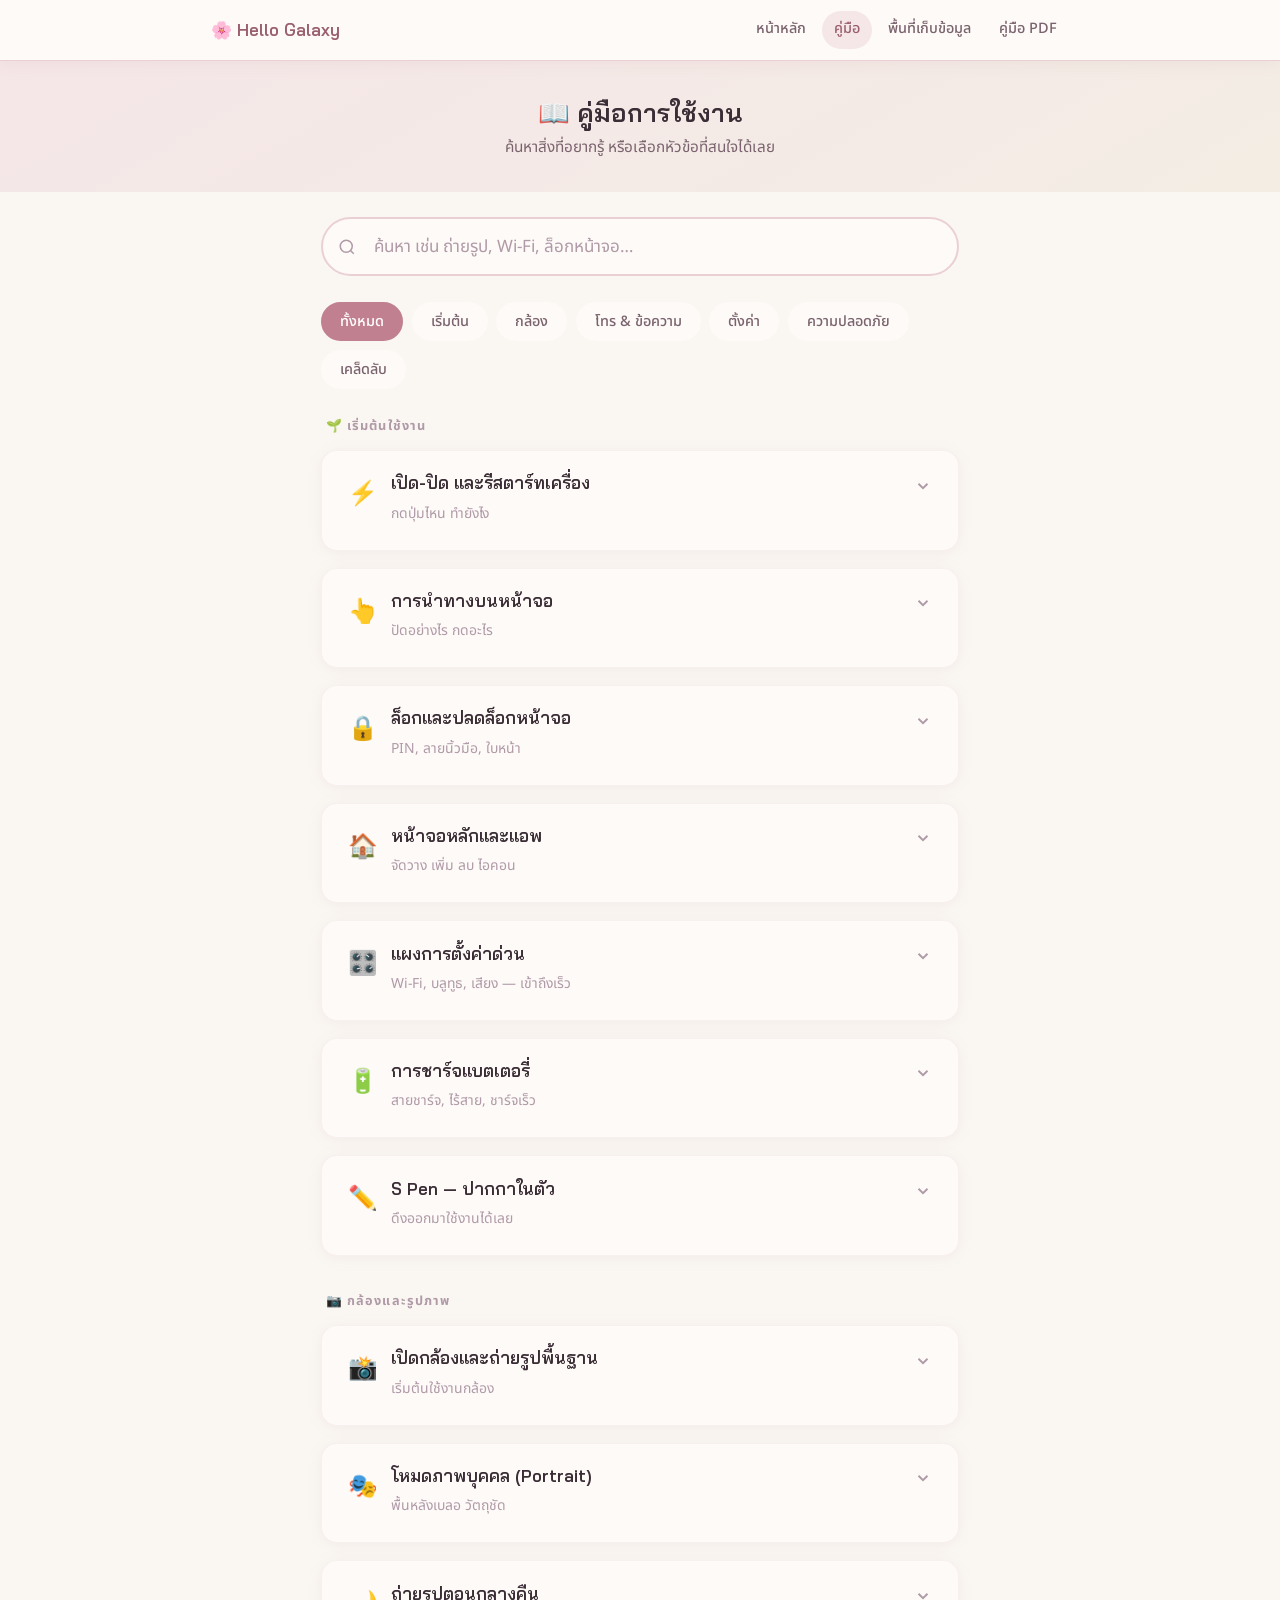
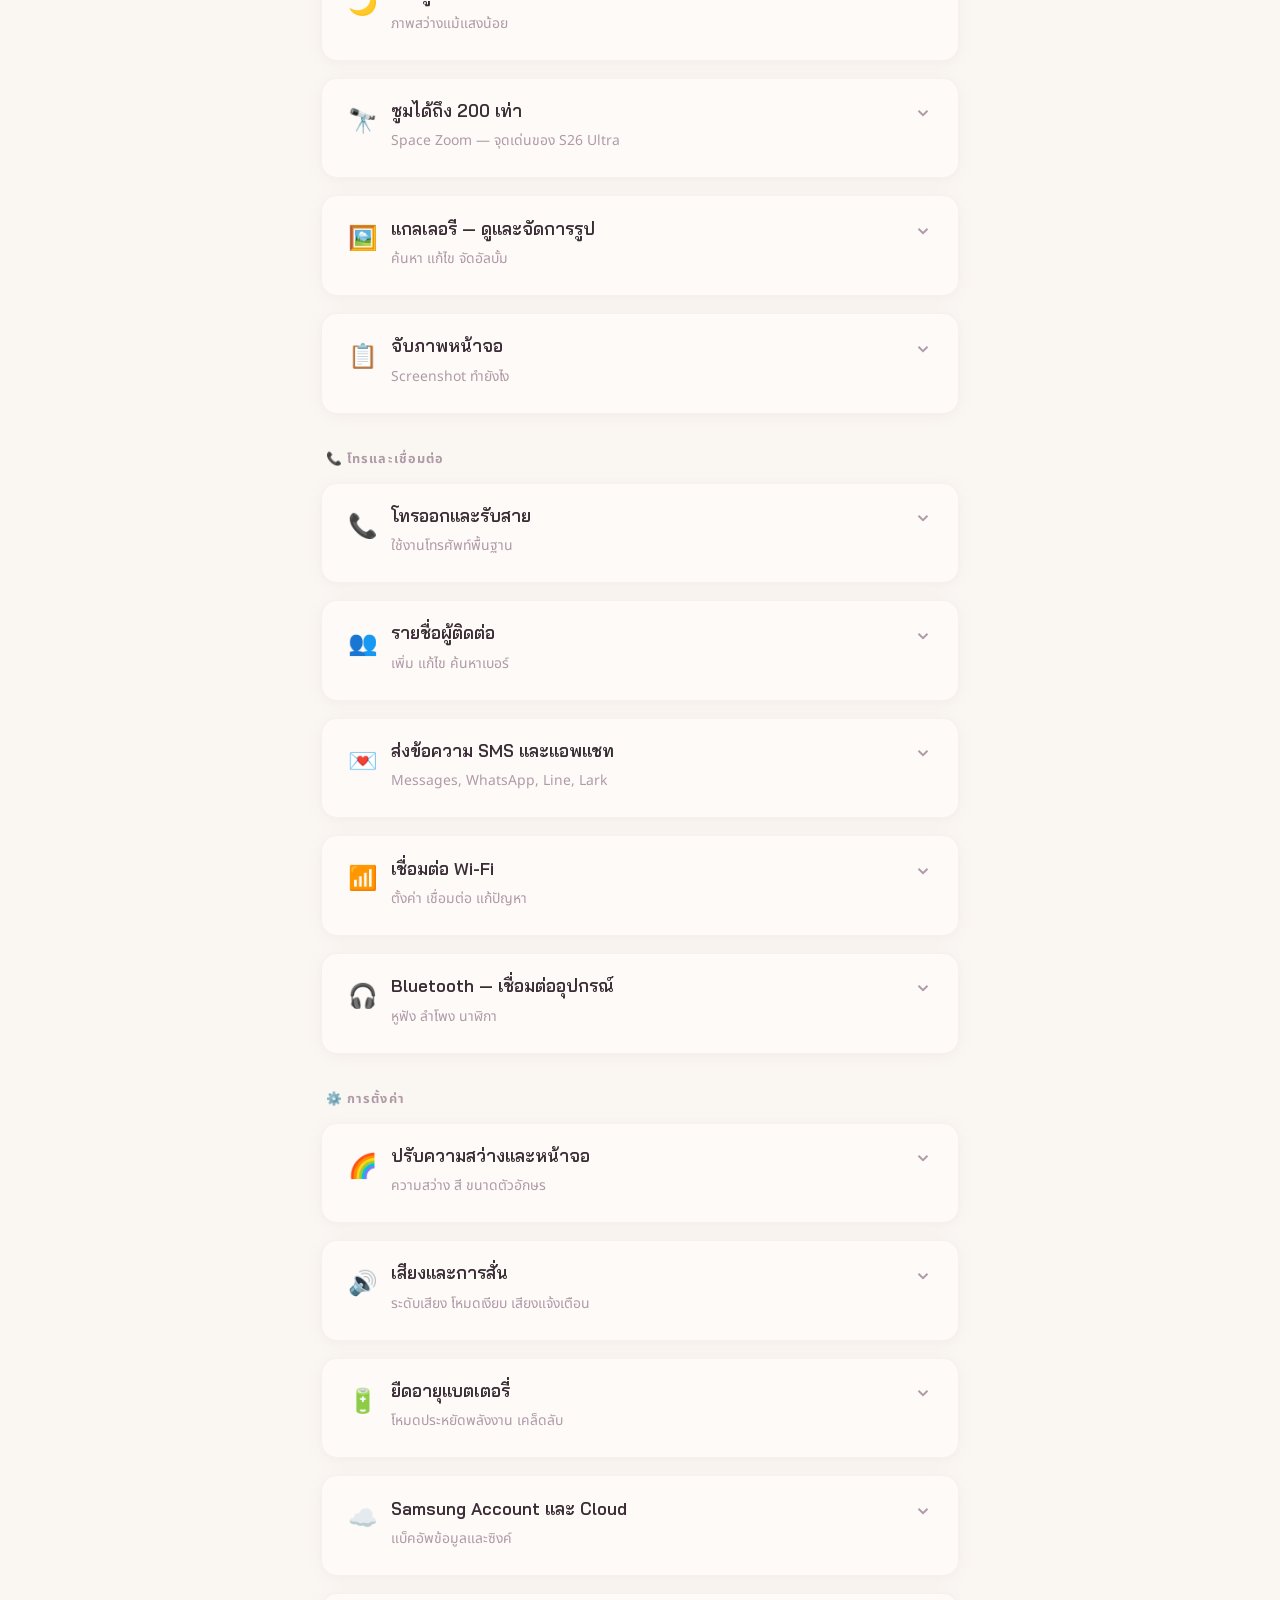
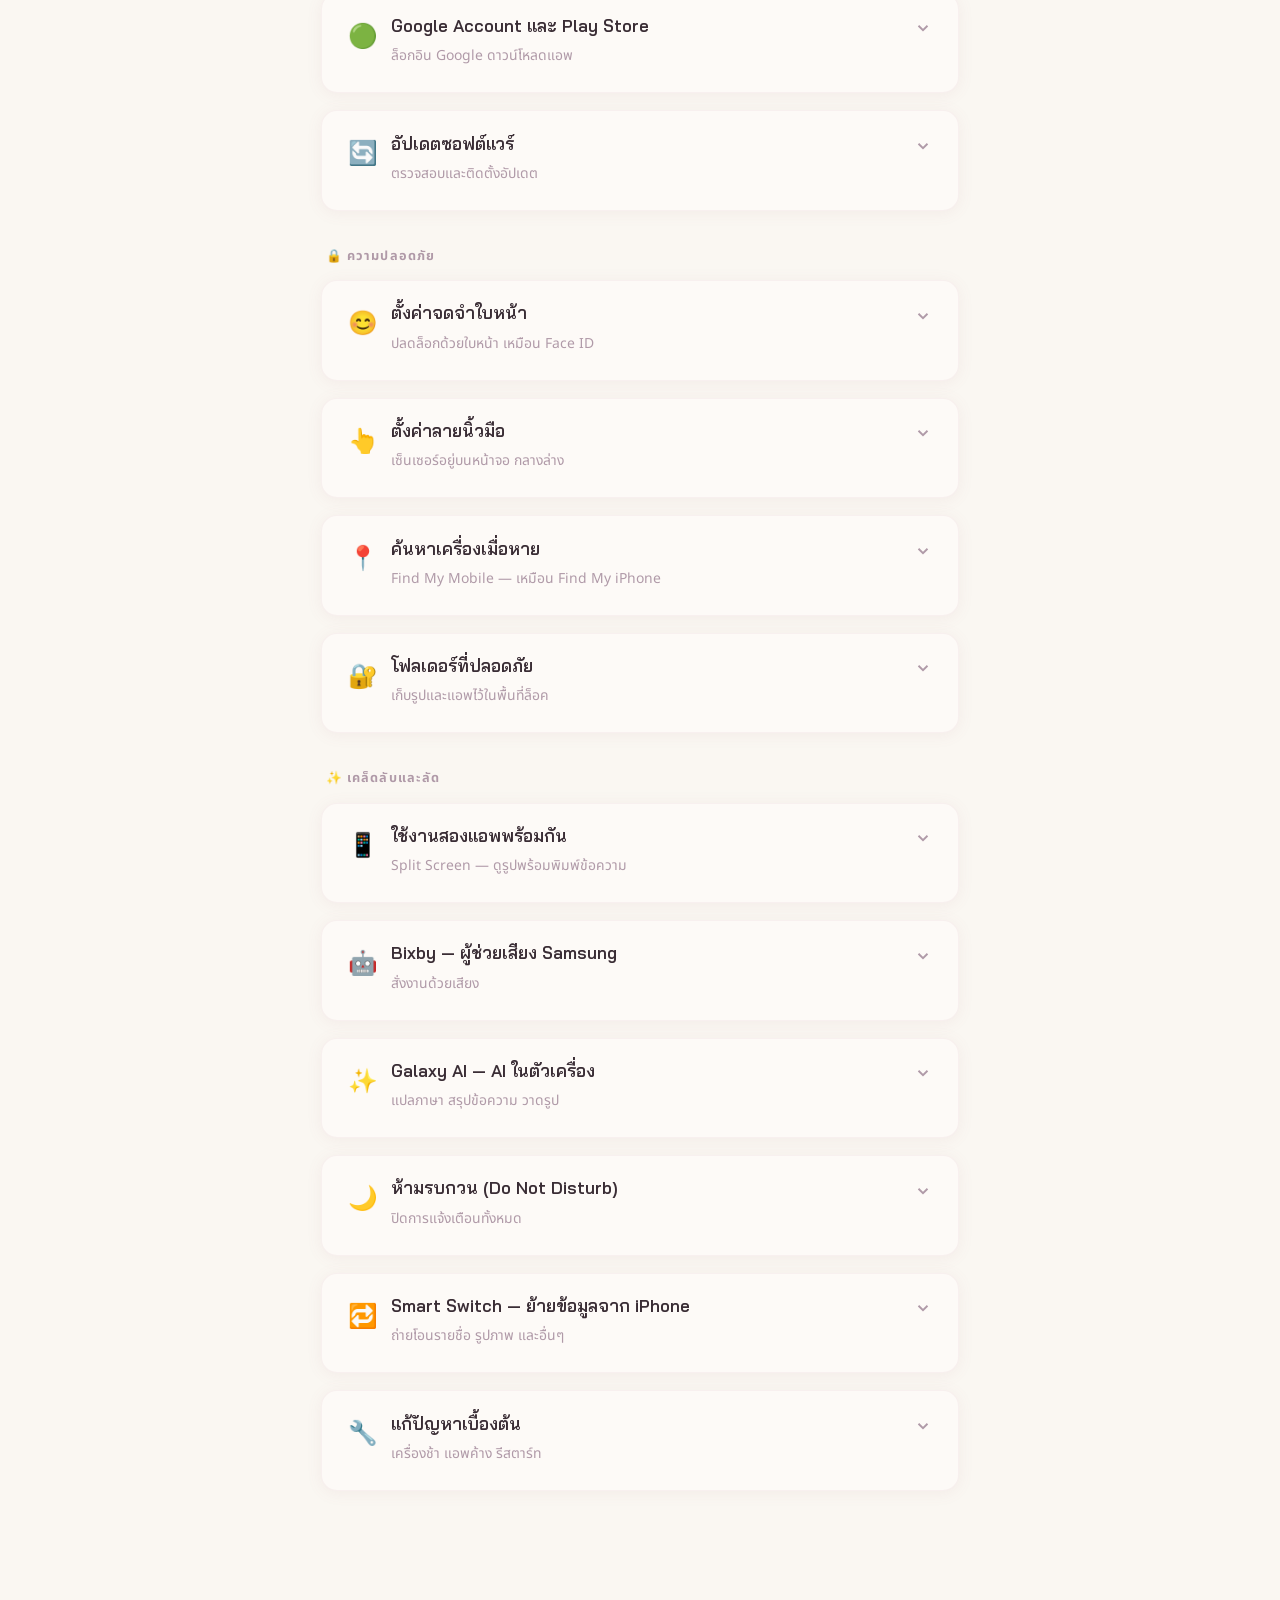
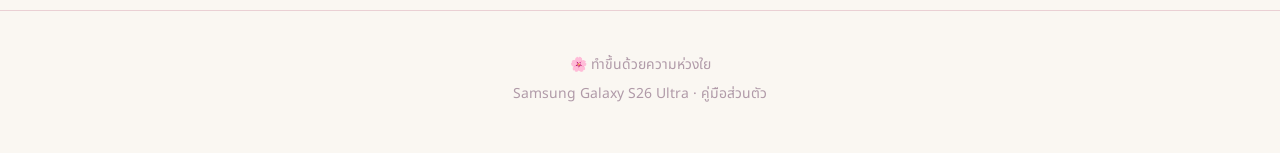
==== commit 71306c9d: "Remove AI chat feature and add Samsung TH PDF manual viewer - Delete chat.html and netlify/functions" ====
--- a/manual.html
+++ b/manual.html
@@ -42,7 +42,7 @@
         <li><a href="index.html">หน้าหลัก</a></li>
         <li><a href="manual.html" class="active">คู่มือ</a></li>
         <li><a href="storage.html">พื้นที่เก็บข้อมูล</a></li>
-        <li><a href="chat.html">ถามได้เลย</a></li>
+        <li><a href="pdf.html">คู่มือ PDF</a></li>
       </ul>
     </div>
   </nav>
@@ -79,8 +79,8 @@
       <div id="cardsContainer"></div>
       <div id="noResults" class="no-results hidden">
         <span class="icon">🔍</span>
-        <p>ไม่พบสิ่งที่ค้นหา ลองถามผู้ช่วย AI แทนได้เลย</p>
-        <a href="chat.html" class="btn btn-soft" style="margin-top:0.75rem; display:inline-flex;">ถามผู้ช่วย AI →</a>
+        <p>ไม่พบสิ่งที่ค้นหา ลองดูคู่มือ PDF ต้นฉบับแทนได้เลย</p>
+        <a href="pdf.html" class="btn btn-soft" style="margin-top:0.75rem; display:inline-flex;">ดูคู่มือ PDF →</a>
       </div>
 
     </div>
